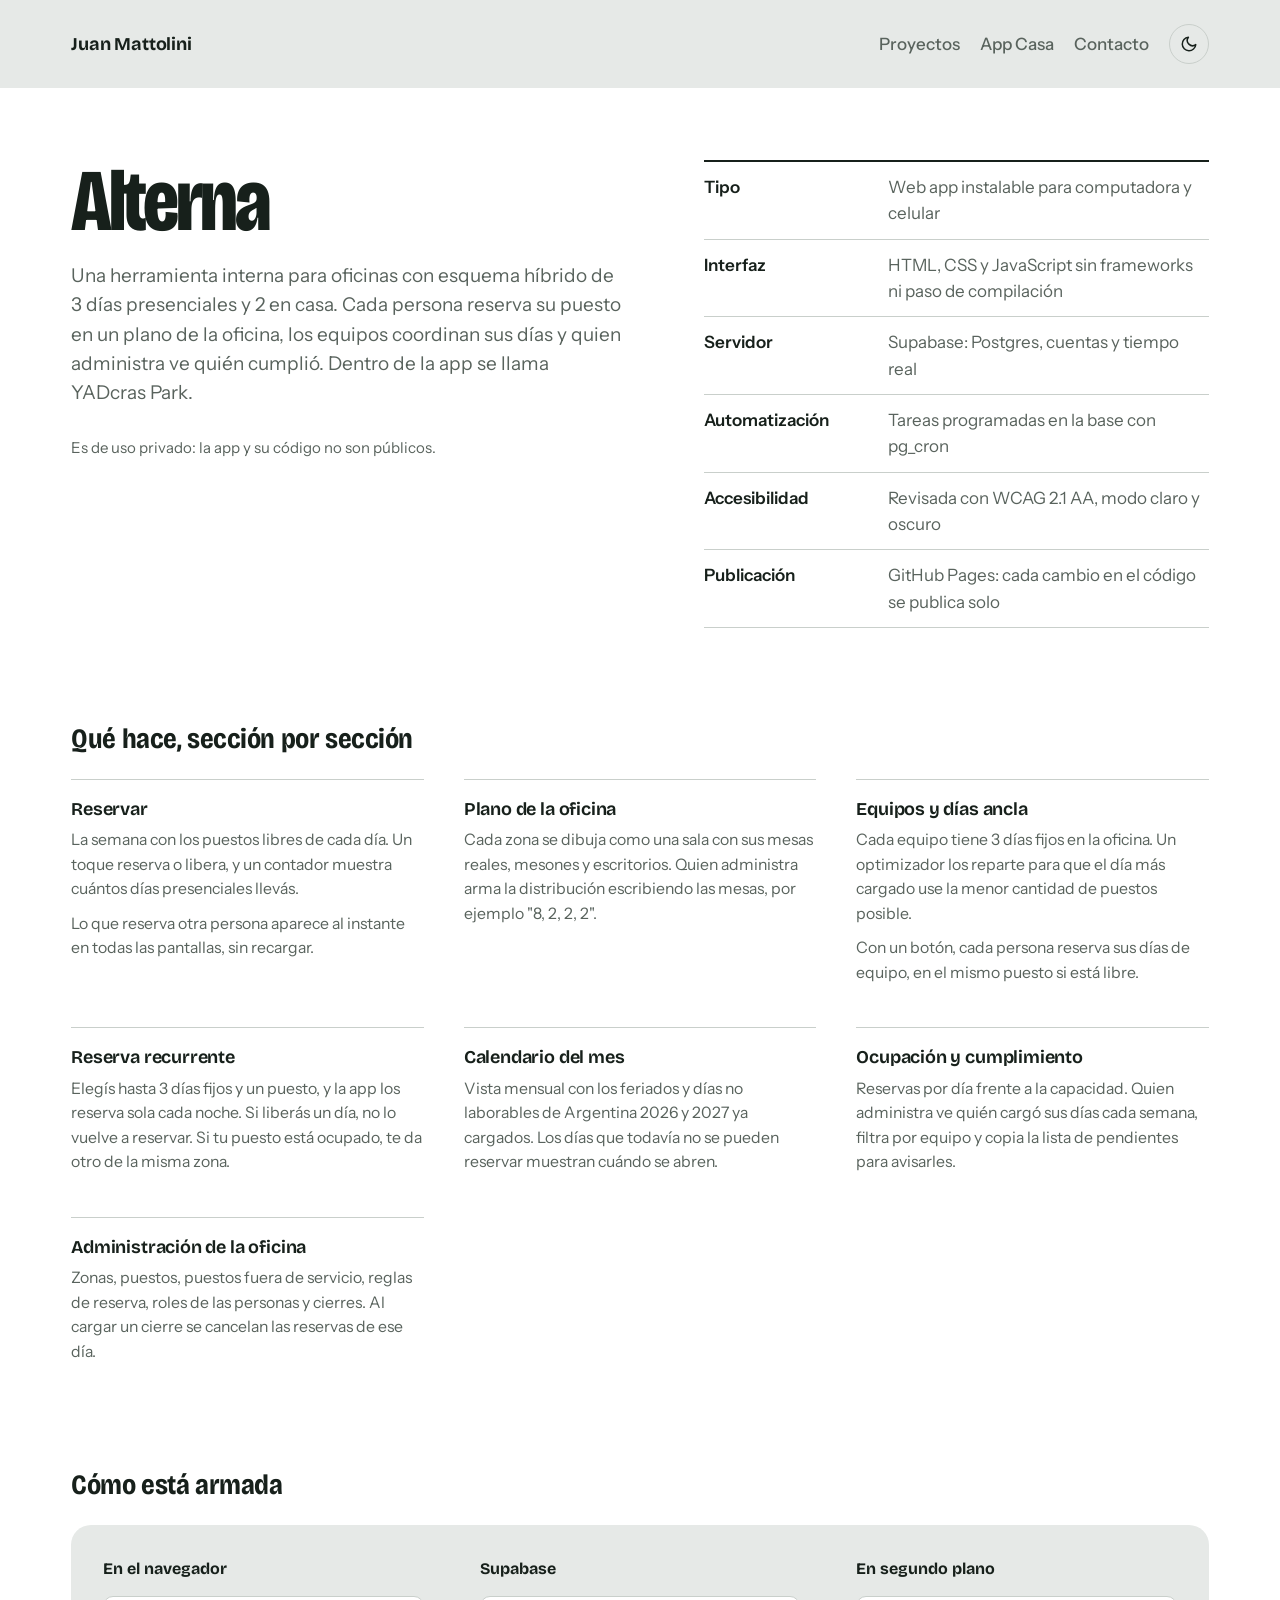
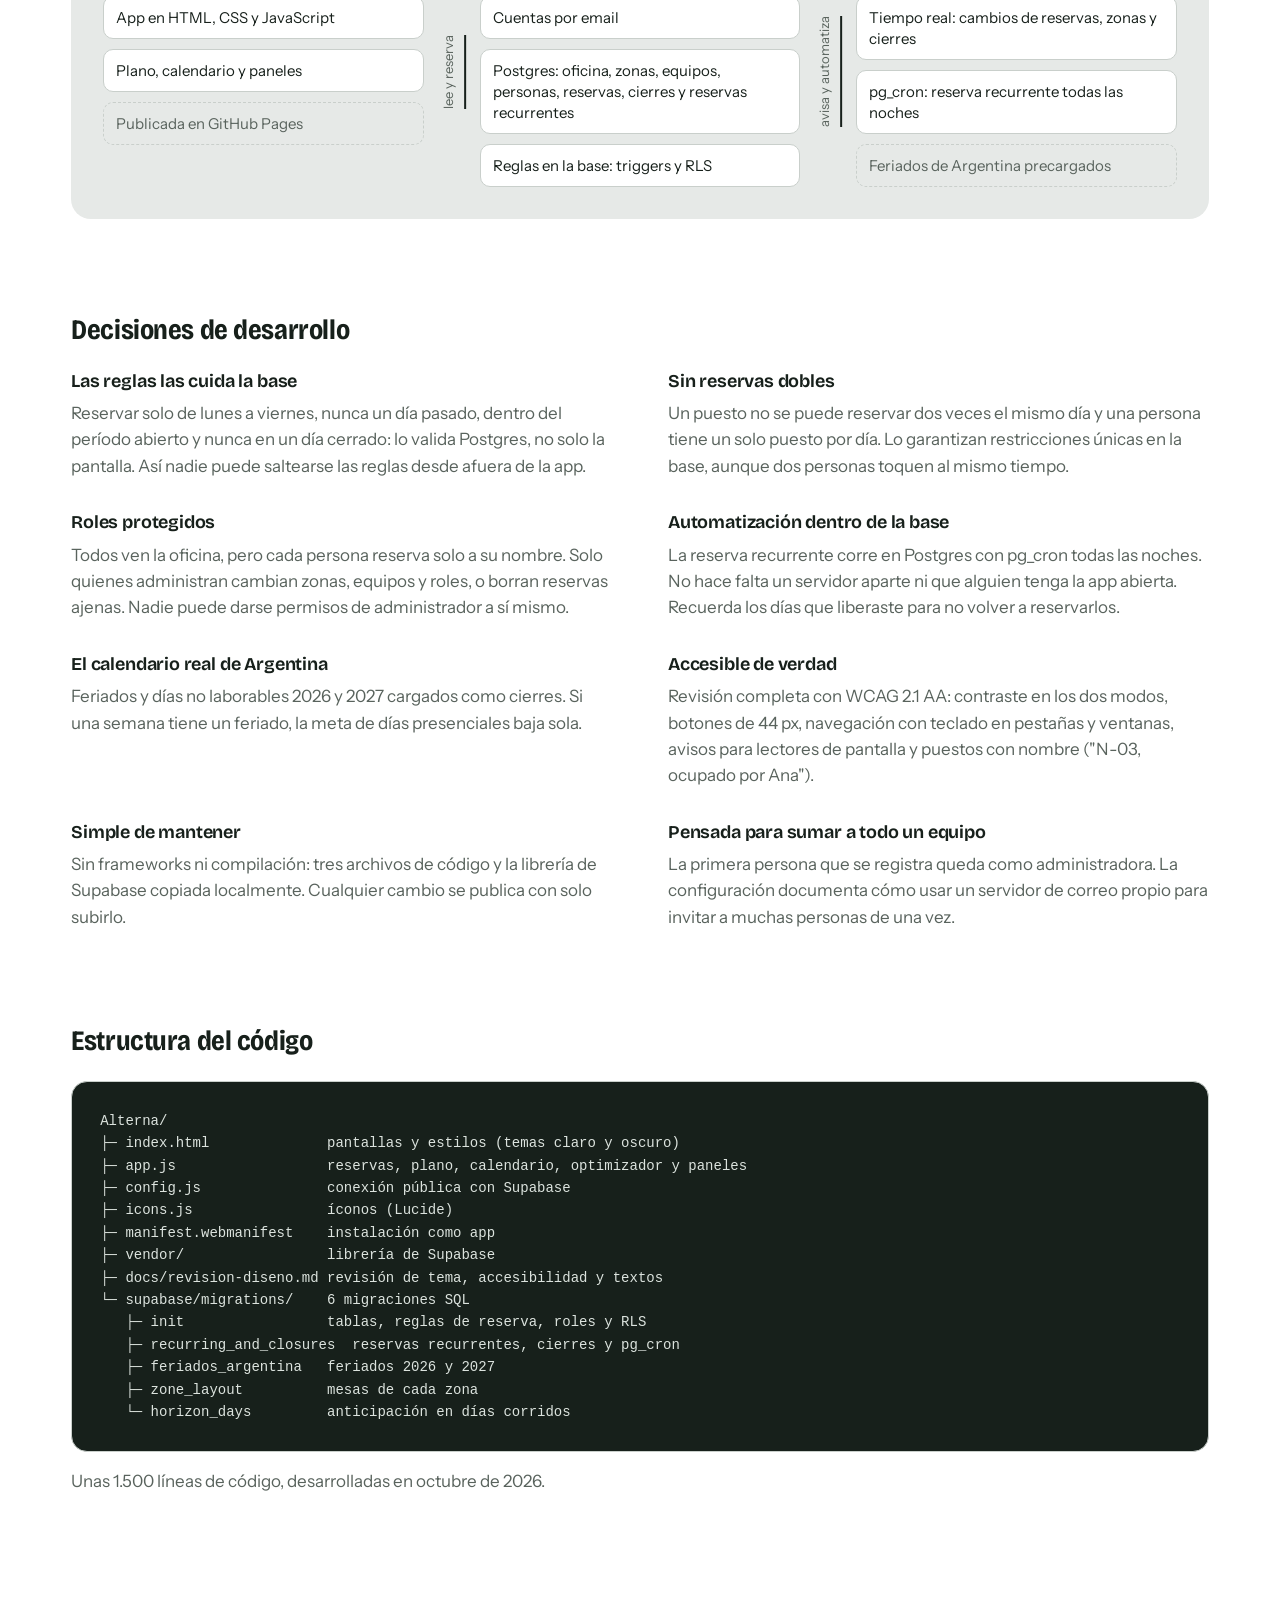
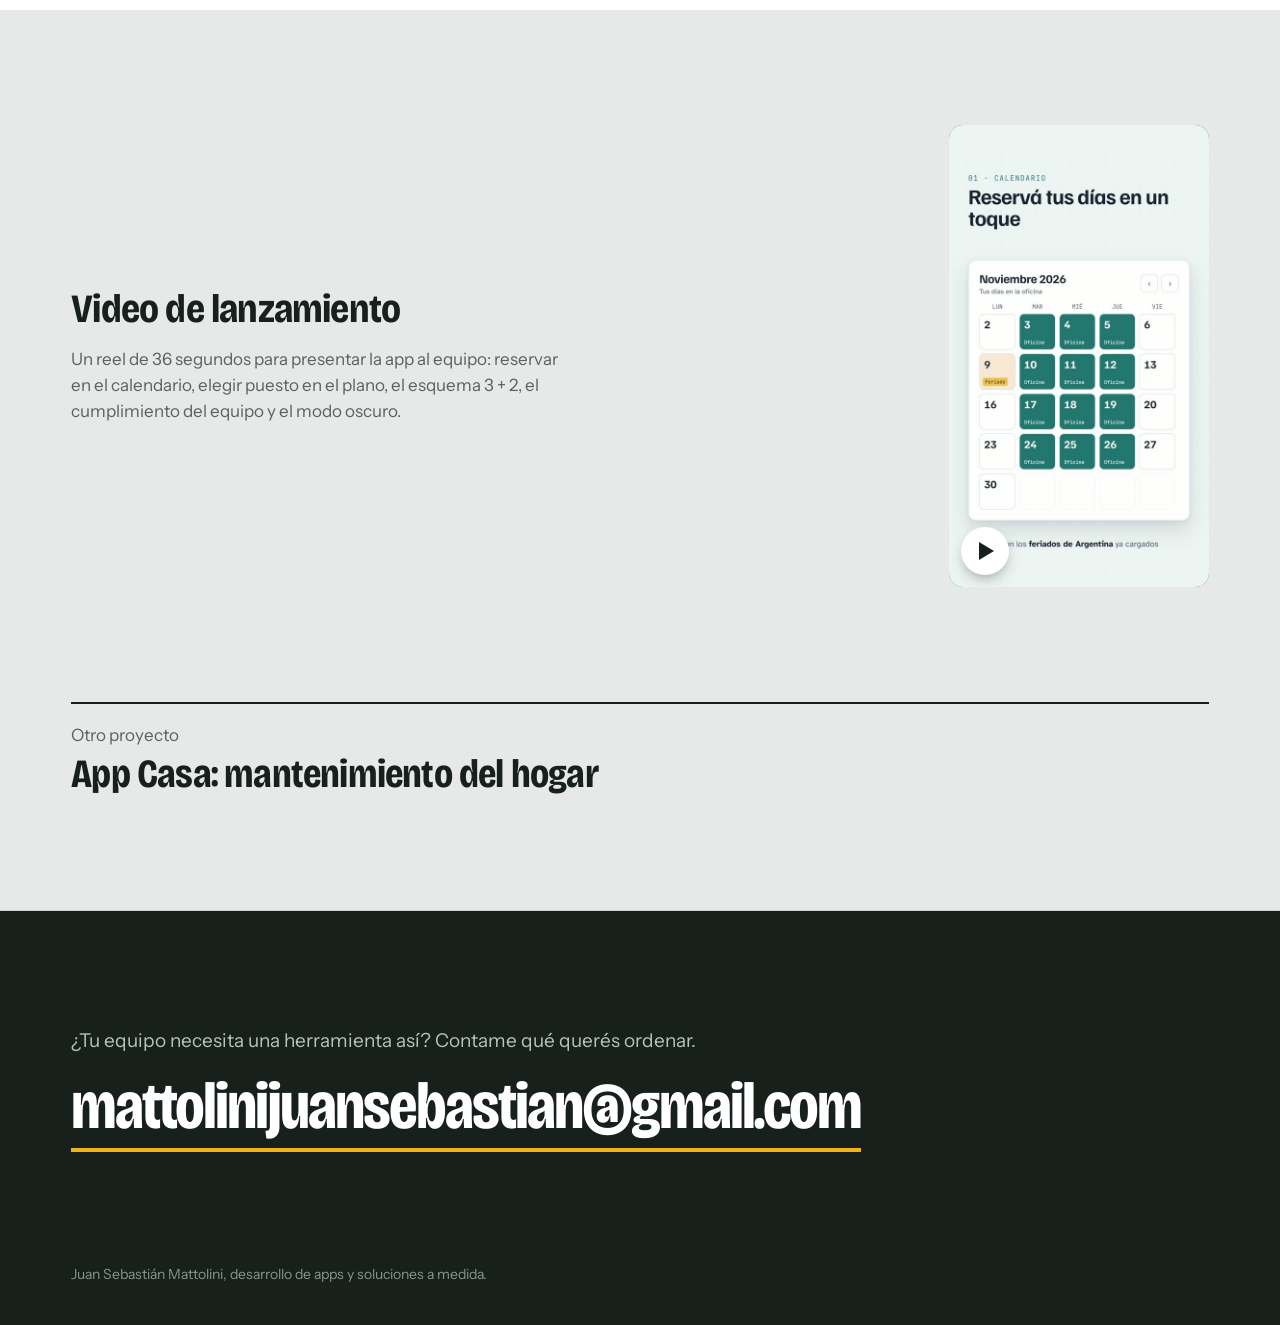
==== alterna.html @ 629f4579 "Alterna: quitar los enlaces a la app y al código (uso privado) Co-Authored-By: Claude Opus 5.5 <nore" ====
<!doctype html>
<html lang="es">
<head>
<meta charset="utf-8">
<meta name="viewport" content="width=device-width, initial-scale=1">
<title>Alterna, Juan Mattolini</title>
<meta name="description" content="Caso de desarrollo: Alterna, reserva de puestos de oficina para el esquema híbrido 3+2, con Supabase, tiempo real y reservas automáticas.">
<meta property="og:title" content="Alterna, caso de desarrollo">
<meta property="og:image" content="posters/alterna.jpg">
<link rel="preconnect" href="https://fonts.googleapis.com">
<link rel="preconnect" href="https://fonts.gstatic.com" crossorigin>
<link href="https://fonts.googleapis.com/css2?family=Bricolage+Grotesque:opsz,wdth,wght@12..96,75..100,400..800&family=Instrument+Sans:wght@400;500;600&display=swap" rel="stylesheet">
<meta name="theme-color" content="#E6E9E7" media="(prefers-color-scheme: light)">
<meta name="theme-color" content="#121A16" media="(prefers-color-scheme: dark)">
<script src="tema.js"></script>
<link rel="stylesheet" href="styles.css">
</head>
<body>

<header class="wrap top">
  <a class="home" href="./">Juan Mattolini</a>
  <div class="top-right"><nav class="top-nav"><a href="./#proyectos">Proyectos</a><a href="app-casa.html">App Casa</a><a href="#contacto">Contacto</a></nav><button class="theme-btn" type="button" aria-label="Cambiar a modo oscuro"><svg class="moon" viewBox="0 0 24 24" fill="none" stroke="currentColor" stroke-width="2" stroke-linecap="round" stroke-linejoin="round" aria-hidden="true"><path d="M21 12.8A9 9 0 1 1 11.2 3a7 7 0 0 0 9.8 9.8z"/></svg><svg class="sun" viewBox="0 0 24 24" fill="none" stroke="currentColor" stroke-width="2" stroke-linecap="round" aria-hidden="true"><circle cx="12" cy="12" r="4"/><path d="M12 2v2M12 20v2M4.9 4.9l1.4 1.4M17.7 17.7l1.4 1.4M2 12h2M20 12h2M4.9 19.1l1.4-1.4M17.7 6.3l1.4-1.4"/></svg></button></div>
</header>

<main>
  <section class="case case-first" aria-labelledby="alterna-titulo">
    <div class="wrap">
      <div class="case-intro">
        <div>
          <h1 class="case-title" id="alterna-titulo">Alterna</h1>
          <p class="lead">Una herramienta interna para oficinas con esquema híbrido de 3 días presenciales y 2 en casa. Cada persona reserva su puesto en un plano de la oficina, los equipos coordinan sus días y quien administra ve quién cumplió. Dentro de la app se llama YADcras Park.</p>
          <p class="private-note">Es de uso privado: la app y su código no son públicos.</p>
        </div>
        <dl class="facts">
          <div><dt>Tipo</dt><dd>Web app instalable para computadora y celular</dd></div>
          <div><dt>Interfaz</dt><dd>HTML, CSS y JavaScript sin frameworks ni paso de compilación</dd></div>
          <div><dt>Servidor</dt><dd>Supabase: Postgres, cuentas y tiempo real</dd></div>
          <div><dt>Automatización</dt><dd>Tareas programadas en la base con pg_cron</dd></div>
          <div><dt>Accesibilidad</dt><dd>Revisada con WCAG 2.1 AA, modo claro y oscuro</dd></div>
          <div><dt>Publicación</dt><dd>GitHub Pages: cada cambio en el código se publica solo</dd></div>
        </dl>
      </div>

      <h2 class="case-h">Qué hace, sección por sección</h2>
      <div class="features">
        <article>
          <h3>Reservar</h3>
          <p>La semana con los puestos libres de cada día. Un toque reserva o libera, y un contador muestra cuántos días presenciales llevás.</p>
          <p>Lo que reserva otra persona aparece al instante en todas las pantallas, sin recargar.</p>
        </article>
        <article>
          <h3>Plano de la oficina</h3>
          <p>Cada zona se dibuja como una sala con sus mesas reales, mesones y escritorios. Quien administra arma la distribución escribiendo las mesas, por ejemplo "8, 2, 2, 2".</p>
        </article>
        <article>
          <h3>Equipos y días ancla</h3>
          <p>Cada equipo tiene 3 días fijos en la oficina. Un optimizador los reparte para que el día más cargado use la menor cantidad de puestos posible.</p>
          <p>Con un botón, cada persona reserva sus días de equipo, en el mismo puesto si está libre.</p>
        </article>
        <article>
          <h3>Reserva recurrente</h3>
          <p>Elegís hasta 3 días fijos y un puesto, y la app los reserva sola cada noche. Si liberás un día, no lo vuelve a reservar. Si tu puesto está ocupado, te da otro de la misma zona.</p>
        </article>
        <article>
          <h3>Calendario del mes</h3>
          <p>Vista mensual con los feriados y días no laborables de Argentina 2026 y 2027 ya cargados. Los días que todavía no se pueden reservar muestran cuándo se abren.</p>
        </article>
        <article>
          <h3>Ocupación y cumplimiento</h3>
          <p>Reservas por día frente a la capacidad. Quien administra ve quién cargó sus días cada semana, filtra por equipo y copia la lista de pendientes para avisarles.</p>
        </article>
        <article>
          <h3>Administración de la oficina</h3>
          <p>Zonas, puestos, puestos fuera de servicio, reglas de reserva, roles de las personas y cierres. Al cargar un cierre se cancelan las reservas de ese día.</p>
        </article>
      </div>

      <h2 class="case-h">Cómo está armada</h2>
      <div class="arch" role="img" aria-label="Diagrama: la app en el navegador habla con Supabase, que guarda los datos, valida las reglas, avisa los cambios en tiempo real y corre la reserva automática cada noche. GitHub Pages publica la app.">
        <div class="arch-col">
          <p class="arch-title">En el navegador</p>
          <div class="node">App en HTML, CSS y JavaScript</div>
          <div class="node">Plano, calendario y paneles</div>
          <div class="node node-soft">Publicada en GitHub Pages</div>
        </div>
        <div class="arch-link"><span>lee y reserva</span></div>
        <div class="arch-col">
          <p class="arch-title">Supabase</p>
          <div class="node">Cuentas por email</div>
          <div class="node">Postgres: oficina, zonas, equipos, personas, reservas, cierres y reservas recurrentes</div>
          <div class="node">Reglas en la base: triggers y RLS</div>
        </div>
        <div class="arch-link"><span>avisa y automatiza</span></div>
        <div class="arch-col">
          <p class="arch-title">En segundo plano</p>
          <div class="node">Tiempo real: cambios de reservas, zonas y cierres</div>
          <div class="node">pg_cron: reserva recurrente todas las noches</div>
          <div class="node node-soft">Feriados de Argentina precargados</div>
        </div>
      </div>

      <h2 class="case-h">Decisiones de desarrollo</h2>
      <div class="decisions">
        <div>
          <h3>Las reglas las cuida la base</h3>
          <p>Reservar solo de lunes a viernes, nunca un día pasado, dentro del período abierto y nunca en un día cerrado: lo valida Postgres, no solo la pantalla. Así nadie puede saltearse las reglas desde afuera de la app.</p>
        </div>
        <div>
          <h3>Sin reservas dobles</h3>
          <p>Un puesto no se puede reservar dos veces el mismo día y una persona tiene un solo puesto por día. Lo garantizan restricciones únicas en la base, aunque dos personas toquen al mismo tiempo.</p>
        </div>
        <div>
          <h3>Roles protegidos</h3>
          <p>Todos ven la oficina, pero cada persona reserva solo a su nombre. Solo quienes administran cambian zonas, equipos y roles, o borran reservas ajenas. Nadie puede darse permisos de administrador a sí mismo.</p>
        </div>
        <div>
          <h3>Automatización dentro de la base</h3>
          <p>La reserva recurrente corre en Postgres con pg_cron todas las noches. No hace falta un servidor aparte ni que alguien tenga la app abierta. Recuerda los días que liberaste para no volver a reservarlos.</p>
        </div>
        <div>
          <h3>El calendario real de Argentina</h3>
          <p>Feriados y días no laborables 2026 y 2027 cargados como cierres. Si una semana tiene un feriado, la meta de días presenciales baja sola.</p>
        </div>
        <div>
          <h3>Accesible de verdad</h3>
          <p>Revisión completa con WCAG 2.1 AA: contraste en los dos modos, botones de 44 px, navegación con teclado en pestañas y ventanas, avisos para lectores de pantalla y puestos con nombre ("N-03, ocupado por Ana").</p>
        </div>
        <div>
          <h3>Simple de mantener</h3>
          <p>Sin frameworks ni compilación: tres archivos de código y la librería de Supabase copiada localmente. Cualquier cambio se publica con solo subirlo.</p>
        </div>
        <div>
          <h3>Pensada para sumar a todo un equipo</h3>
          <p>La primera persona que se registra queda como administradora. La configuración documenta cómo usar un servidor de correo propio para invitar a muchas personas de una vez.</p>
        </div>
      </div>

      <h2 class="case-h">Estructura del código</h2>
      <div class="tree-wrap">
<pre class="tree"><code>Alterna/
├─ index.html              pantallas y estilos (temas claro y oscuro)
├─ app.js                  reservas, plano, calendario, optimizador y paneles
├─ config.js               conexión pública con Supabase
├─ icons.js                íconos (Lucide)
├─ manifest.webmanifest    instalación como app
├─ vendor/                 librería de Supabase
├─ docs/revision-diseno.md revisión de tema, accesibilidad y textos
└─ supabase/migrations/    6 migraciones SQL
   ├─ init                 tablas, reglas de reserva, roles y RLS
   ├─ recurring_and_closures  reservas recurrentes, cierres y pg_cron
   ├─ feriados_argentina   feriados 2026 y 2027
   ├─ zone_layout          mesas de cada zona
   └─ horizon_days         anticipación en días corridos</code></pre>
      </div>
      <p class="case-foot">Unas 1.500 líneas de código, desarrolladas en octubre de 2026.</p>
    </div>
  </section>

  <section class="wrap work solo" aria-labelledby="video-alterna">
    <div class="solo-text">
      <h2 id="video-alterna">Video de lanzamiento</h2>
      <p>Un reel de 36 segundos para presentar la app al equipo: reservar en el calendario, elegir puesto en el plano, el esquema 3 + 2, el cumplimiento del equipo y el modo oscuro.</p>
    </div>
    <div class="reel">
      <div class="frame" data-src="videos/alterna.mp4"><button class="play" type="button" aria-label="Ver el video de Alterna"><img src="posters/alterna.jpg" alt="" loading="lazy"><span></span></button></div>
    </div>
  </section>

  <section class="wrap next" aria-label="Otro proyecto">
    <a href="app-casa.html"><span>Otro proyecto</span><b>App Casa: mantenimiento del hogar</b></a>
  </section>
</main>

<section class="contact" id="contacto" aria-labelledby="contacto-titulo">
  <div class="wrap">
    <p id="contacto-titulo">¿Tu equipo necesita una herramienta así? Contame qué querés ordenar.</p>
    <a class="mail" href="mailto:mattolinijuansebastian@gmail.com?subject=Quiero%20una%20herramienta%20para%20mi%20equipo">mattolinijuansebastian@gmail.com</a>
    <footer>Juan Sebastián Mattolini, desarrollo de apps y soluciones a medida.</footer>
  </div>
</section>

<script>
  // Al tocar el video se cambia la portada por el video con sonido.
  document.querySelectorAll('.frame').forEach(function (frame) {
    frame.querySelector('.play').addEventListener('click', function () {
      var video = document.createElement('video');
      video.src = frame.dataset.src;
      video.poster = frame.querySelector('img').src;
      video.controls = true;
      video.playsInline = true;
      frame.replaceChildren(video);
      video.play();
      video.focus();
    });
  });
</script>
</body>
</html>
---- styles.css ----
:root {
    --bg: #E6E9E7;
    --surface: #FFFFFF;
    --ink: #17201B;
    --muted: #59635D;
    --line: #C9CFCB;
    --mark: #F2B21B;
    --btn-bg: #17201B;
    --btn-fg: #FFFFFF;
    --btn-hover: #2C3832;
    --frame: #17201B;
    --hover: #DCE1DE;
    --deep: #17201B;
    --deep-text: #FFFFFF;
    --deep-muted: #B9C3BD;
    --deep-soft: #8A958F;
    --code: #DCE3DE;
    --shadow: rgba(23, 32, 27, 0.55);
    color-scheme: light;
    --display: "Bricolage Grotesque", system-ui, sans-serif;
    --body: "Instrument Sans", system-ui, sans-serif;
    --gutter: clamp(16px, 4vw, 56px);
  }
  @media (prefers-color-scheme: dark) {
    :root:not([data-theme="light"]) {
    --bg: #121A16;
      --surface: #19231E;
      --ink: #E7EEE9;
      --muted: #9DABA3;
      --line: #2F3D36;
      --mark: #F2B21B;
      --btn-bg: #E7EEE9;
      --btn-fg: #121A16;
      --btn-hover: #FFFFFF;
      --frame: #050807;
      --hover: #22302A;
      --deep: #0B110E;
      --deep-text: #E7EEE9;
      --deep-muted: #A9B6AE;
      --deep-soft: #7C8A82;
      --code: #DCE3DE;
      --shadow: rgba(0, 0, 0, 0.7);
      color-scheme: dark;
    }
  }
  :root[data-theme="dark"] {
    --bg: #121A16;
    --surface: #19231E;
    --ink: #E7EEE9;
    --muted: #9DABA3;
    --line: #2F3D36;
    --mark: #F2B21B;
    --btn-bg: #E7EEE9;
    --btn-fg: #121A16;
    --btn-hover: #FFFFFF;
    --frame: #050807;
    --hover: #22302A;
    --deep: #0B110E;
    --deep-text: #E7EEE9;
    --deep-muted: #A9B6AE;
    --deep-soft: #7C8A82;
    --code: #DCE3DE;
    --shadow: rgba(0, 0, 0, 0.7);
    color-scheme: dark;
  }
  * { box-sizing: border-box; }
  html { -webkit-text-size-adjust: 100%; }
  body {
    margin: 0;
    background: var(--bg);
    color: var(--ink);
    font: 400 1.0625rem/1.55 var(--body);
  }
  a { color: inherit; }
  :focus-visible { outline: 3px solid var(--mark); outline-offset: 3px; border-radius: 4px; }
  .wrap { max-width: 1240px; margin: 0 auto; padding: 0 var(--gutter); }

  /* Cabecera */
  .top {
    display: flex; justify-content: space-between; align-items: baseline;
    padding-top: 24px; padding-bottom: 24px; gap: 16px;
  }
  .top strong { font: 700 1.125rem/1 var(--display); letter-spacing: -0.01em; }
  .top a { color: var(--muted); text-decoration: none; font-weight: 500; }
  .top-nav { display: flex; gap: 20px; }
  .top strong, .top-nav a { white-space: nowrap; }
  @media (max-width: 520px) { .top-nav a:not(:last-child) { display: none; } }
  .top a:hover { color: var(--ink); }

  /* Portada */
  .hero {
    display: grid; grid-template-columns: 1fr auto; align-items: center;
    gap: clamp(32px, 6vw, 96px);
    padding-top: clamp(24px, 6vw, 72px); padding-bottom: clamp(56px, 9vw, 120px);
  }
  .hero h1 {
    font-family: var(--display);
    font-weight: 750; font-stretch: 78%;
    font-size: clamp(2.75rem, 7.4vw, 6.25rem);
    line-height: 0.94; letter-spacing: -0.035em;
    margin: 0 0 28px; max-width: 11ch;
    text-wrap: balance;
  }
  .hero p { margin: 0 0 32px; max-width: 34ch; color: var(--muted); font-size: 1.1875rem; }
  .btn {
    display: inline-block; text-decoration: none;
    background: var(--btn-bg); color: var(--btn-fg);
    font-weight: 600; padding: 14px 22px; border-radius: 999px;
  }
  .btn:hover { background: var(--btn-hover); }
  .phone {
    width: clamp(220px, 26vw, 320px); aspect-ratio: 9 / 16;
    border-radius: 30px; overflow: hidden; background: #1E7F55;
    border: 8px solid var(--frame);
    transform: rotate(3deg);
    box-shadow: 0 30px 60px -30px var(--shadow);
  }
  .phone video { width: 100%; height: 100%; object-fit: cover; display: block; }

  /* Trabajos */
  .work { padding-bottom: clamp(64px, 9vw, 120px); }
  .work-head { display: flex; justify-content: space-between; align-items: baseline; gap: 16px; flex-wrap: wrap; margin-bottom: 28px; }
  h2 {
    font: 700 clamp(1.75rem, 3.4vw, 2.5rem)/1.05 var(--display);
    font-stretch: 85%; letter-spacing: -0.02em; margin: 0;
  }
  .work-head p { margin: 0; color: var(--muted); max-width: 46ch; }
  .shelf {
    display: grid; grid-template-columns: repeat(5, minmax(0, 1fr)); gap: 20px;
    list-style: none; margin: 0; padding: 0;
  }
  .reel { display: flex; flex-direction: column; }
  .frame {
    position: relative; aspect-ratio: 9 / 16; border-radius: 14px; overflow: hidden;
    background: #1E7F55;
  }
  .frame video { width: 100%; height: 100%; object-fit: cover; display: block; }
  .play {
    position: absolute; inset: 0; width: 100%; border: 0; padding: 0; cursor: pointer;
    background: transparent;
  }
  .play img { width: 100%; height: 100%; object-fit: cover; display: block; }
  .play span {
    position: absolute; left: 12px; bottom: 12px;
    width: 48px; height: 48px; border-radius: 50%;
    background: var(--surface); display: grid; place-items: center;
    box-shadow: 0 6px 16px -6px rgba(0,0,0,0.5);
  }
  .play span::before {
    content: ""; margin-left: 4px;
    border-style: solid; border-width: 9px 0 9px 15px;
    border-color: transparent transparent transparent var(--ink);
  }
  .play:hover span { transform: scale(1.06); }
  .reel h3 { font: 650 1.125rem/1.2 var(--display); margin: 14px 0 4px; letter-spacing: -0.01em; }
  .reel p { margin: 0; color: var(--muted); font-size: 0.9375rem; line-height: 1.45; }
  .reel .len { font-variant-numeric: tabular-nums; color: var(--ink); font-weight: 500; }

  /* App Casa por dentro */
  .case { background: var(--surface); padding: clamp(64px, 9vw, 120px) 0; }
  .case-intro { display: grid; grid-template-columns: 1.1fr 1fr; gap: clamp(32px, 6vw, 96px); align-items: start; }
  .case .lead { font-size: 1.1875rem; color: var(--muted); max-width: 46ch; margin: 18px 0 28px; }
  .links { display: flex; flex-wrap: wrap; align-items: center; gap: 12px 24px; margin: 0; }
  .link { font-weight: 600; text-underline-offset: 4px; text-decoration-thickness: 2px; text-decoration-color: var(--mark); }
  .facts { margin: 0; border-top: 2px solid var(--ink); }
  .facts div { display: grid; grid-template-columns: 10.5rem 1fr; gap: 16px; padding: 12px 0; border-bottom: 1px solid var(--line); }
  .facts dt { font-weight: 600; }
  .facts dd { margin: 0; color: var(--muted); }
  .case-h {
    font: 700 clamp(1.375rem, 2.4vw, 1.75rem)/1.1 var(--display); font-stretch: 85%;
    letter-spacing: -0.015em; margin: clamp(56px, 8vw, 96px) 0 24px;
  }
  .case h4 { font: 650 1.125rem/1.25 var(--display); letter-spacing: -0.01em; margin: 0 0 8px; }
  .case p { line-height: 1.55; }
  .features { display: grid; grid-template-columns: repeat(auto-fill, minmax(260px, 1fr)); gap: 32px 40px; }
  .features article { border-top: 1px solid var(--line); padding-top: 18px; }
  .features p { margin: 0 0 10px; color: var(--muted); font-size: 0.9875rem; }
  .arch {
    display: grid; grid-template-columns: 1fr auto 1fr auto 1fr; align-items: stretch; gap: 0;
    background: var(--bg); border-radius: 20px; padding: clamp(16px, 3vw, 32px);
  }
  .arch-col { display: flex; flex-direction: column; gap: 10px; }
  .arch-title { font: 700 1rem/1.2 var(--display); margin: 0 0 4px; }
  .node {
    background: var(--surface); border: 1px solid var(--line); border-radius: 10px;
    padding: 10px 12px; font-size: 0.9375rem; line-height: 1.4;
  }
  .node-soft { background: transparent; border-style: dashed; color: var(--muted); }
  .node code, .tree { font-family: ui-monospace, "Cascadia Code", Consolas, monospace; }
  .node code { font-size: 0.875em; background: var(--bg); padding: 1px 5px; border-radius: 4px; }
  .arch-link { display: grid; place-items: center; padding: 0 14px; }
  .arch-link span {
    font-size: 0.8125rem; color: var(--muted); white-space: nowrap;
    writing-mode: vertical-rl; transform: rotate(180deg);
    border-left: 2px solid var(--ink); padding-left: 6px;
  }
  .decisions { display: grid; grid-template-columns: repeat(2, minmax(0, 1fr)); gap: 32px 56px; }
  .decisions p { margin: 0; color: var(--muted); max-width: 60ch; }
  .tree-wrap { background: var(--deep); color: var(--code); border: 1px solid var(--line); border-radius: 16px; overflow-x: auto; }
  .tree { margin: 0; padding: clamp(18px, 3vw, 28px); font-size: 0.875rem; line-height: 1.6; }
  .case-foot { color: var(--muted); margin: 16px 0 0; }
  .case + .work { padding-top: clamp(64px, 9vw, 120px); }

  /* Qué hago */
  .offer {
    border-top: 1px solid var(--line);
    display: grid; grid-template-columns: 1fr 1.4fr; gap: clamp(24px, 6vw, 96px);
    padding-top: clamp(48px, 7vw, 88px); padding-bottom: clamp(64px, 9vw, 120px);
  }
  .offer ul { list-style: none; margin: 0; padding: 0; }
  .offer li { padding: 18px 0; border-bottom: 1px solid var(--line); }
  .offer li:first-child { padding-top: 0; }
  .offer li b { display: block; font: 650 1.25rem/1.25 var(--display); letter-spacing: -0.01em; margin-bottom: 4px; }
  .offer li span { color: var(--muted); }

  .hero-links { display: flex; flex-wrap: wrap; align-items: center; gap: 12px 24px; margin: 0; }
  .offer-note { color: var(--muted); max-width: 32ch; margin: 16px 0 0; }
  .steps { padding-bottom: clamp(64px, 9vw, 120px); }
  .steps ol {
    list-style: none; counter-reset: paso; margin: 28px 0 0; padding: 0;
    display: grid; grid-template-columns: repeat(5, minmax(0, 1fr)); gap: 24px;
  }
  .steps li { counter-increment: paso; border-top: 2px solid var(--ink); padding-top: 14px; }
  .steps li::before {
    content: counter(paso); display: block;
    font: 700 2rem/1 var(--display); font-stretch: 80%; margin-bottom: 10px;
  }
  .steps b { display: block; font: 650 1.125rem/1.25 var(--display); margin-bottom: 6px; }
  .steps span { color: var(--muted); font-size: 0.9875rem; }

  /* Contacto */
  .contact { background: var(--deep); color: var(--deep-text); border-top: 1px solid var(--line); }
  .contact .wrap { padding-top: clamp(64px, 9vw, 120px); padding-bottom: 40px; }
  .contact p { margin: 0 0 16px; color: var(--deep-muted); font-size: 1.1875rem; }
  .contact a.mail {
    display: inline-block; text-decoration: none;
    font: 700 clamp(1.5rem, 5.2vw, 4.25rem)/1.05 var(--display);
    font-stretch: 80%; letter-spacing: -0.03em;
    border-bottom: 4px solid var(--mark); padding-bottom: 6px;
    overflow-wrap: anywhere;
  }
  .contact a.mail:hover { color: var(--mark); }
  .contact footer { margin-top: clamp(64px, 9vw, 112px); color: var(--deep-soft); font-size: 0.875rem; }

  @media (max-width: 1000px) {
    .shelf {
      grid-template-columns: none; grid-auto-flow: column; grid-auto-columns: 46%;
      overflow-x: auto; scroll-snap-type: x mandatory; padding-bottom: 8px;
      margin-right: calc(var(--gutter) * -1); padding-right: var(--gutter);
    }
    .reel { scroll-snap-align: start; }
    .case-intro { grid-template-columns: 1fr; }
    .steps ol { grid-template-columns: repeat(2, minmax(0, 1fr)); }
    .arch { grid-template-columns: 1fr; gap: 0; }
    .arch-link { padding: 12px 0; }
    .arch-link span { writing-mode: horizontal-tb; transform: none; border-left: 0; border-top: 2px solid var(--ink); padding: 6px 0 0; }
  }
  @media (max-width: 720px) {
    .hero { grid-template-columns: 1fr; }
    .phone { justify-self: center; transform: rotate(2deg); width: min(68vw, 280px); }
    .shelf { grid-auto-columns: 64%; }
    .offer { grid-template-columns: 1fr; }
    .decisions { grid-template-columns: 1fr; }
    .steps ol { grid-template-columns: 1fr; }
    .facts div { grid-template-columns: 1fr; gap: 2px; }
  }
  @media (prefers-reduced-motion: reduce) {
    .phone { transform: none; }
    .play:hover span { transform: none; }
  }

/* Portada y proyectos */
.top .home { color: var(--ink); font: 700 1.125rem/1 var(--display); letter-spacing: -0.01em; }
.phones { position: relative; width: clamp(260px, 32vw, 400px); aspect-ratio: 1 / 1.25; }
.phones .phone { position: absolute; width: 68%; }
.phone-back { right: 0; top: 0; transform: rotate(6deg); }
.phone-front { left: 0; bottom: 0; transform: rotate(-4deg); }
.projects { background: var(--surface); padding: clamp(64px, 9vw, 120px) 0; margin-bottom: clamp(48px, 7vw, 88px); }
.project-list { display: grid; grid-template-columns: repeat(2, minmax(0, 1fr)); gap: clamp(20px, 3vw, 40px); }
.project {
  display: grid; grid-template-columns: 38% 1fr; gap: 24px; align-items: start;
  text-decoration: none; color: inherit;
  background: var(--bg); border-radius: 20px; padding: 18px;
}
.project img { width: 100%; aspect-ratio: 9 / 16; object-fit: cover; border-radius: 12px; display: block; }
.project-body { padding: 6px 4px 4px 0; }
.project-kind { margin: 0 0 6px; color: var(--muted); font-size: 0.9375rem; }
.project h3 { font: 750 clamp(1.75rem, 3vw, 2.5rem)/1 var(--display); font-stretch: 80%; letter-spacing: -0.03em; margin: 0 0 12px; }
.project-body > p:not(.project-kind) { margin: 0 0 16px; color: var(--muted); }
.tags { list-style: none; display: flex; flex-wrap: wrap; gap: 6px; margin: 0 0 20px; padding: 0; }
.tags li { background: var(--surface); border: 1px solid var(--line); border-radius: 999px; padding: 3px 10px; font-size: 0.8125rem; }
.more { font-weight: 600; text-decoration: underline; text-underline-offset: 4px; text-decoration-thickness: 2px; text-decoration-color: var(--mark); }
.project:hover { background: var(--hover); }
.project:hover .more { color: var(--ink); text-decoration-color: var(--ink); }
.projects + .offer { border-top: 0; padding-top: 0; }

/* Páginas de proyecto */
.case-first { padding-top: clamp(40px, 6vw, 72px); }
.case-title {
  font: 750 clamp(2.75rem, 7vw, 5.5rem)/0.94 var(--display); font-stretch: 78%;
  letter-spacing: -0.035em; margin: 0;
}
.features h3, .decisions h3 { font: 650 1.125rem/1.25 var(--display); letter-spacing: -0.01em; margin: 0 0 8px; }
.case h2.case-h { font-size: clamp(1.375rem, 2.4vw, 1.75rem); }
.solo { display: grid; grid-template-columns: 1fr minmax(0, 260px); gap: clamp(24px, 6vw, 96px); align-items: center; }
.solo-text p { color: var(--muted); max-width: 46ch; margin: 16px 0 0; }
.next { padding-bottom: clamp(64px, 9vw, 120px); }
.next a {
  display: flex; flex-direction: column; gap: 4px; text-decoration: none;
  border-top: 2px solid var(--ink); padding-top: 18px;
}
.next span { color: var(--muted); }
.next b { font: 700 clamp(1.5rem, 3.4vw, 2.5rem)/1.05 var(--display); font-stretch: 82%; letter-spacing: -0.02em; }
.next a:hover b { text-decoration: underline; text-decoration-color: var(--mark); text-underline-offset: 6px; }

@media (max-width: 1000px) {
  .project-list { grid-template-columns: 1fr; }
}
@media (max-width: 720px) {
  .phones { justify-self: center; width: min(86vw, 340px); }
  .project { grid-template-columns: 1fr; }
  .project img { aspect-ratio: 4 / 3; object-position: top; }
  .solo { grid-template-columns: 1fr; }
  .solo .reel { max-width: 260px; }
}
@media (prefers-reduced-motion: reduce) {
  .phone-back, .phone-front { transform: none; }
}

/* Botón de tema */
.top-right { display: flex; align-items: center; gap: 20px; }
.theme-btn {
  width: 40px; height: 40px; border-radius: 50%; border: 1px solid var(--line);
  background: transparent; color: var(--ink); cursor: pointer; display: grid; place-items: center; padding: 0;
}
.theme-btn:hover { background: var(--hover); }
.theme-btn svg { width: 18px; height: 18px; }
.theme-btn .sun { display: none; }
:root[data-theme="dark"] .theme-btn .sun { display: block; }
:root[data-theme="dark"] .theme-btn .moon { display: none; }
@media (prefers-color-scheme: dark) {
  :root:not([data-theme="light"]) .theme-btn .sun { display: block; }
  :root:not([data-theme="light"]) .theme-btn .moon { display: none; }
}
.top { align-items: center; }
.private-note { color: var(--muted); margin: 0; font-size: 0.9375rem; }
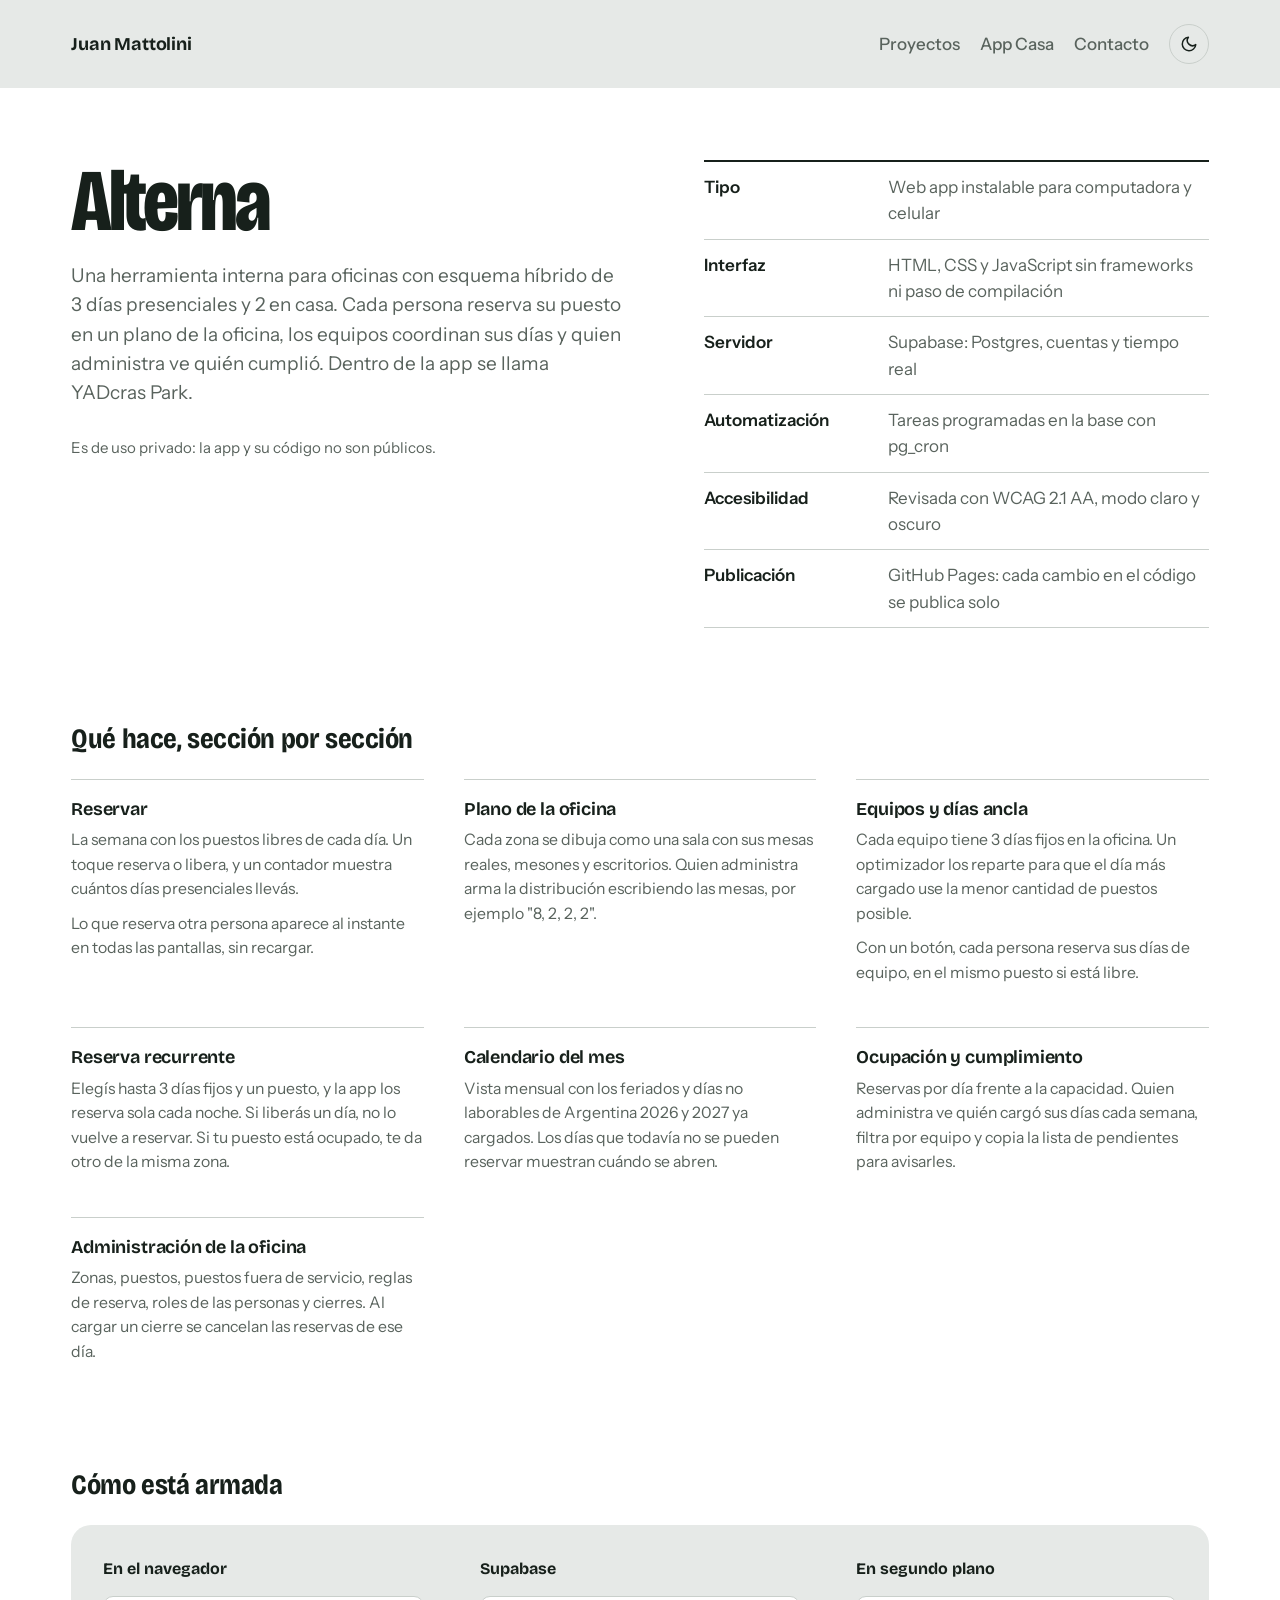
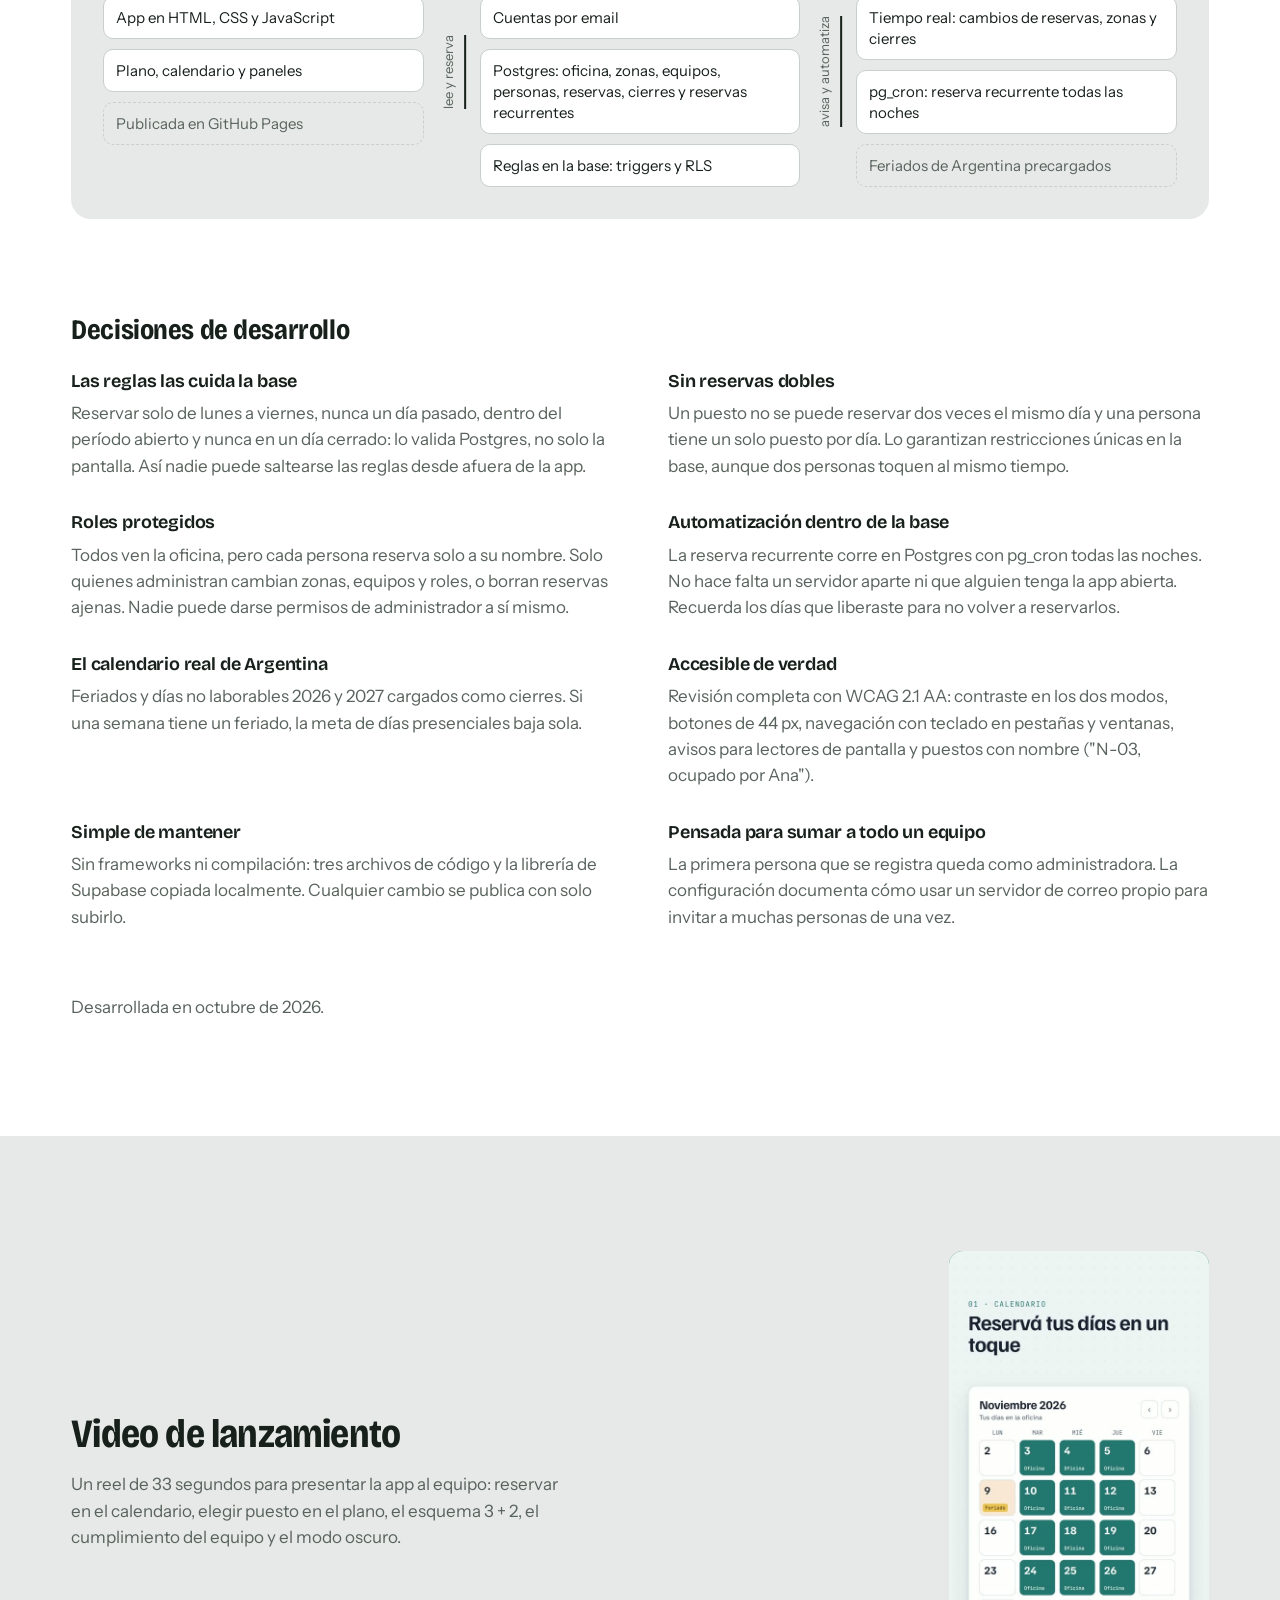
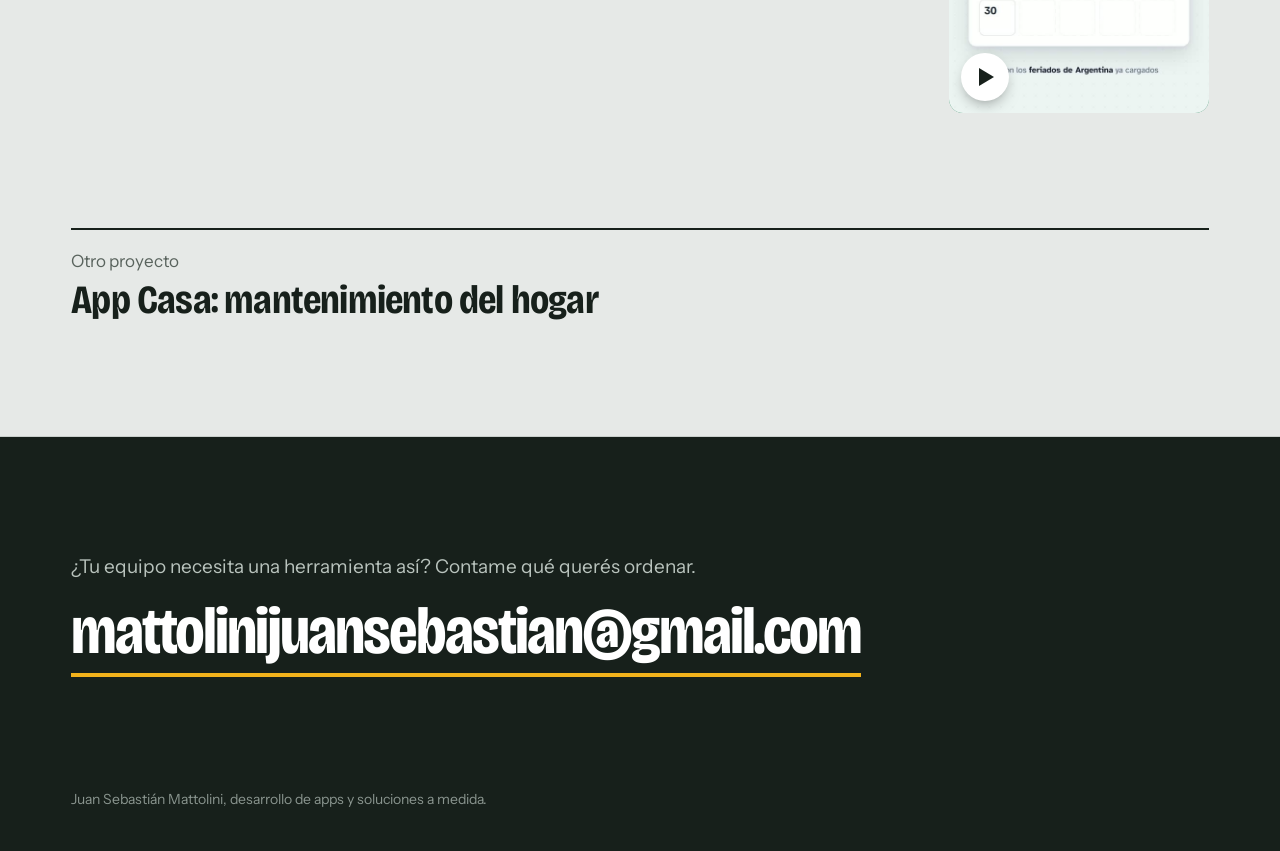
==== commit 6311c7a3: "Alterna: recortar el video antes de la dirección y quitar la estructura del código Co-Authored-By: C" ====
--- a/alterna.html
+++ b/alterna.html
@@ -135,31 +135,14 @@
         </div>
       </div>
 
-      <h2 class="case-h">Estructura del código</h2>
-      <div class="tree-wrap">
-<pre class="tree"><code>Alterna/
-├─ index.html              pantallas y estilos (temas claro y oscuro)
-├─ app.js                  reservas, plano, calendario, optimizador y paneles
-├─ config.js               conexión pública con Supabase
-├─ icons.js                íconos (Lucide)
-├─ manifest.webmanifest    instalación como app
-├─ vendor/                 librería de Supabase
-├─ docs/revision-diseno.md revisión de tema, accesibilidad y textos
-└─ supabase/migrations/    6 migraciones SQL
-   ├─ init                 tablas, reglas de reserva, roles y RLS
-   ├─ recurring_and_closures  reservas recurrentes, cierres y pg_cron
-   ├─ feriados_argentina   feriados 2026 y 2027
-   ├─ zone_layout          mesas de cada zona
-   └─ horizon_days         anticipación en días corridos</code></pre>
-      </div>
-      <p class="case-foot">Unas 1.500 líneas de código, desarrolladas en octubre de 2026.</p>
+      <p class="case-foot case-foot-gap">Desarrollada en octubre de 2026.</p>
     </div>
   </section>
 
   <section class="wrap work solo" aria-labelledby="video-alterna">
     <div class="solo-text">
       <h2 id="video-alterna">Video de lanzamiento</h2>
-      <p>Un reel de 36 segundos para presentar la app al equipo: reservar en el calendario, elegir puesto en el plano, el esquema 3 + 2, el cumplimiento del equipo y el modo oscuro.</p>
+      <p>Un reel de 33 segundos para presentar la app al equipo: reservar en el calendario, elegir puesto en el plano, el esquema 3 + 2, el cumplimiento del equipo y el modo oscuro.</p>
     </div>
     <div class="reel">
       <div class="frame" data-src="videos/alterna.mp4"><button class="play" type="button" aria-label="Ver el video de Alterna"><img src="posters/alterna.jpg" alt="" loading="lazy"><span></span></button></div>
--- a/styles.css
+++ b/styles.css
@@ -344,3 +344,4 @@
 }
 .top { align-items: center; }
 .private-note { color: var(--muted); margin: 0; font-size: 0.9375rem; }
+.case-foot-gap { margin-top: clamp(40px, 6vw, 64px); }
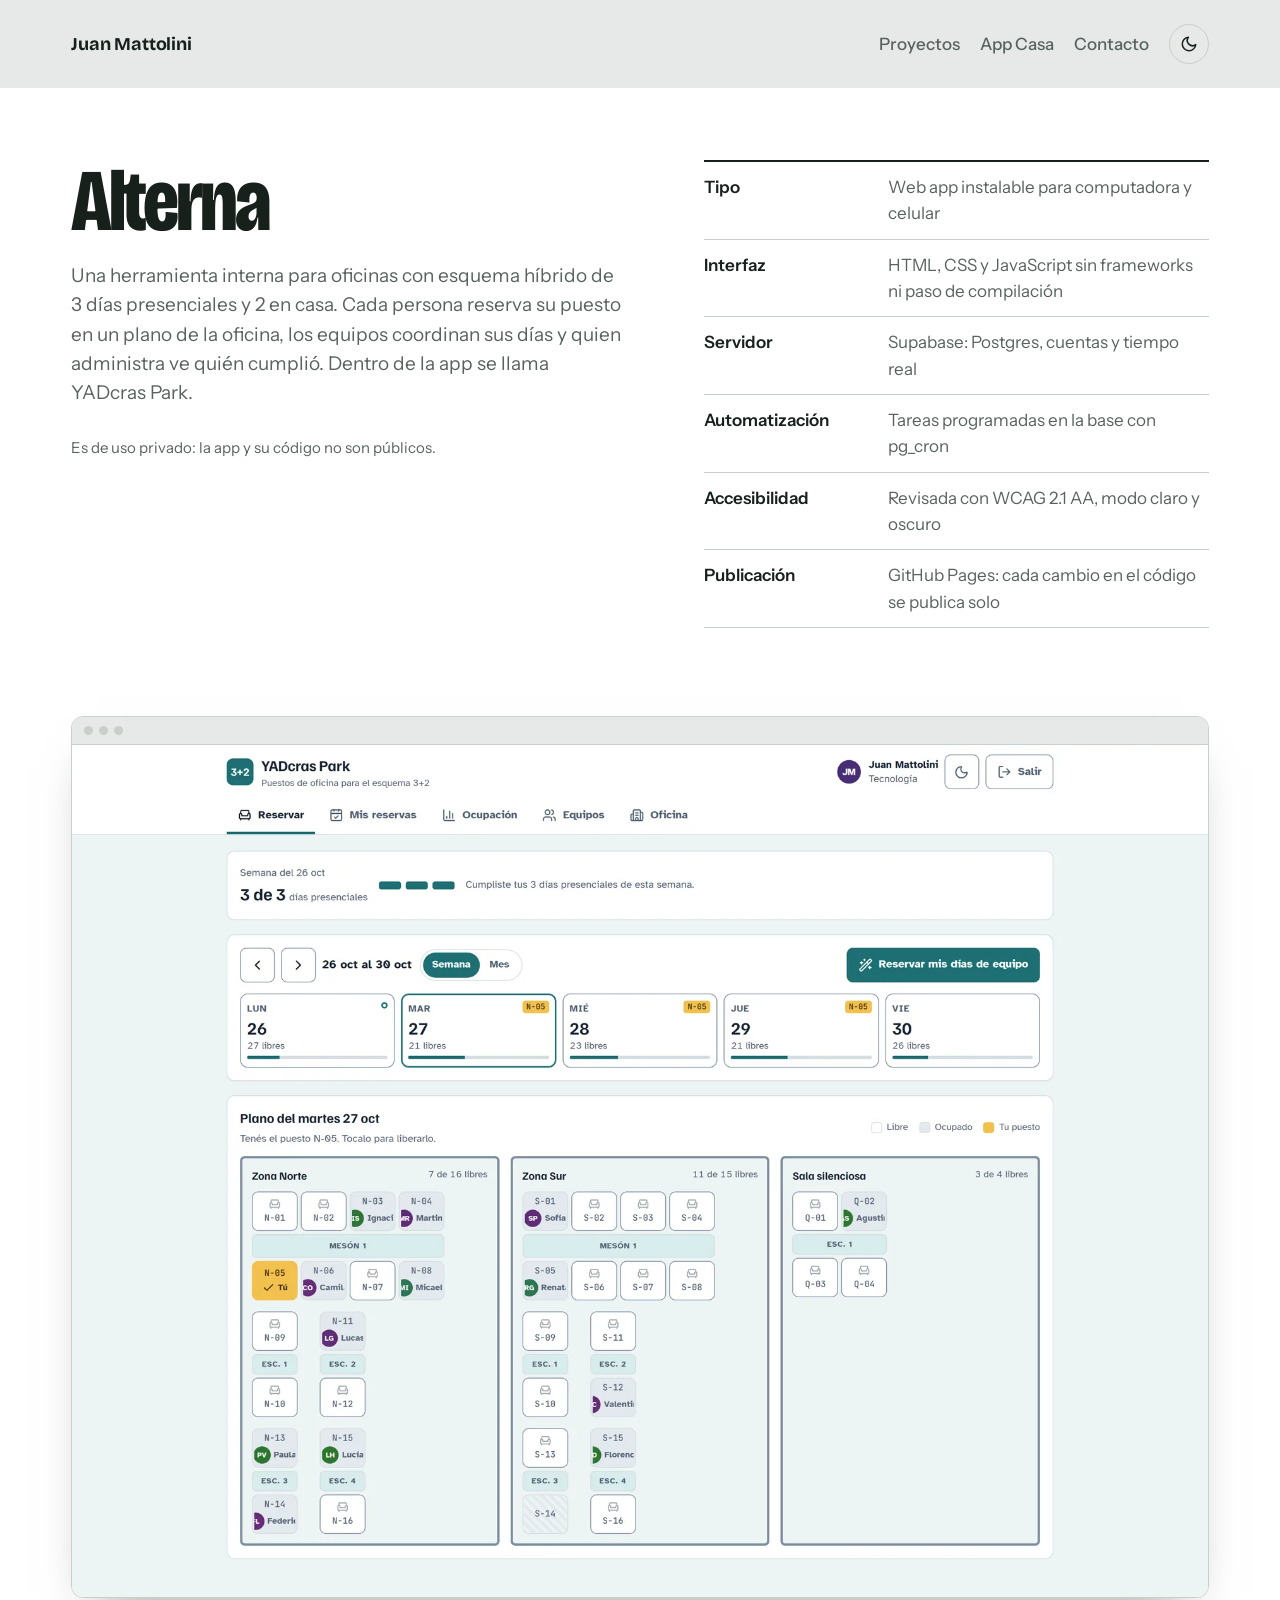
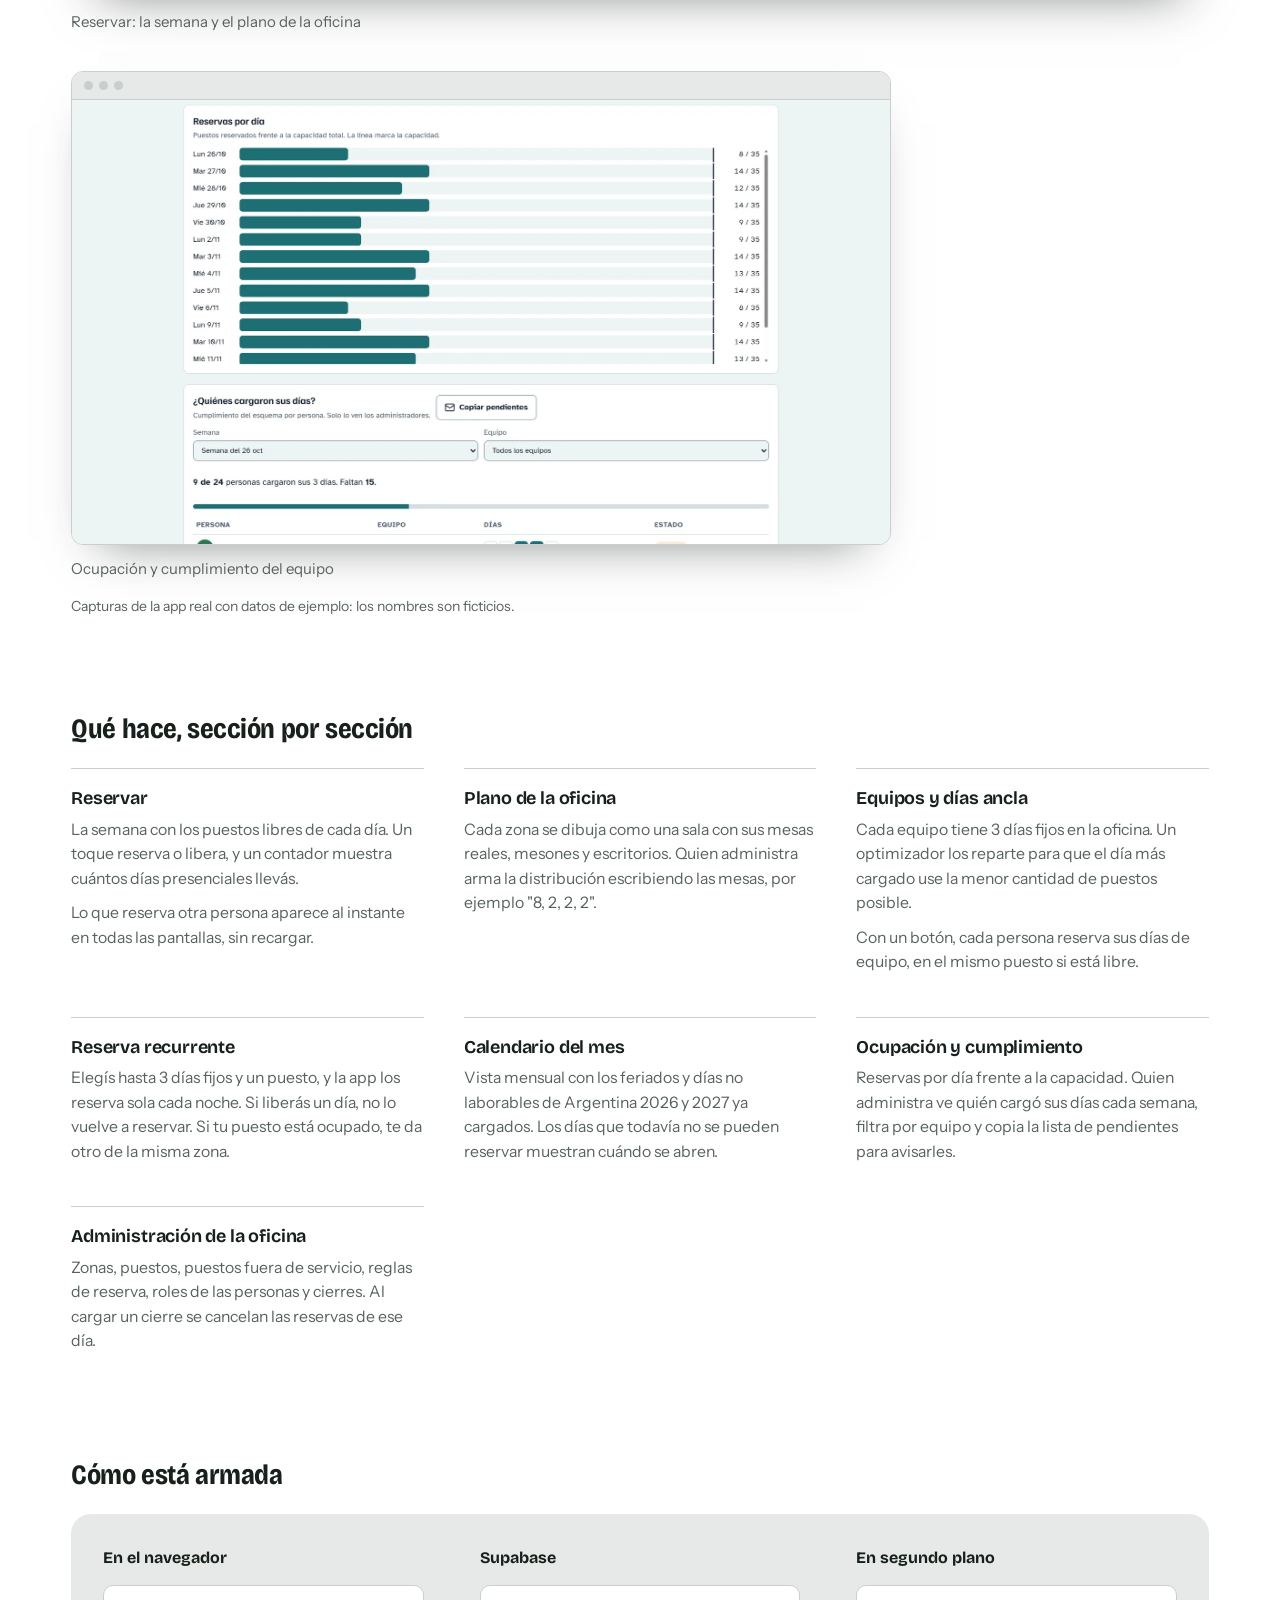
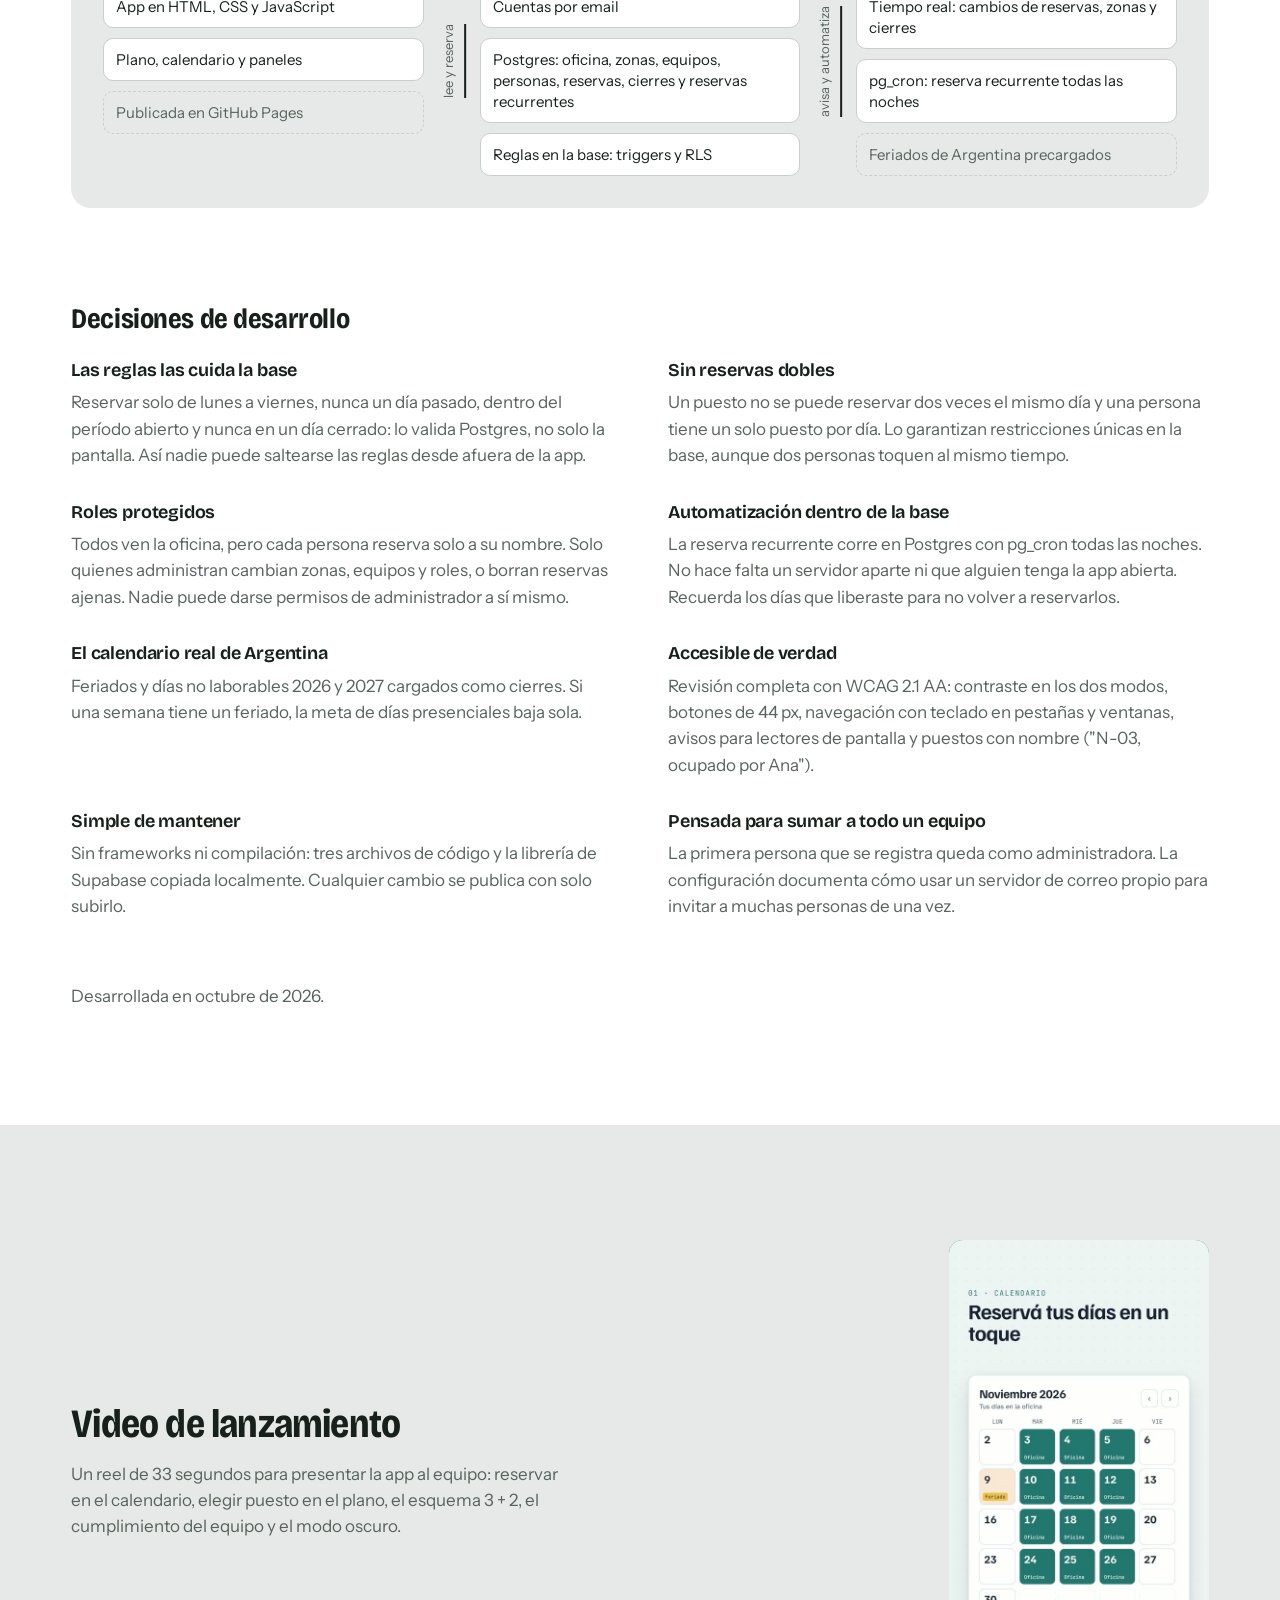
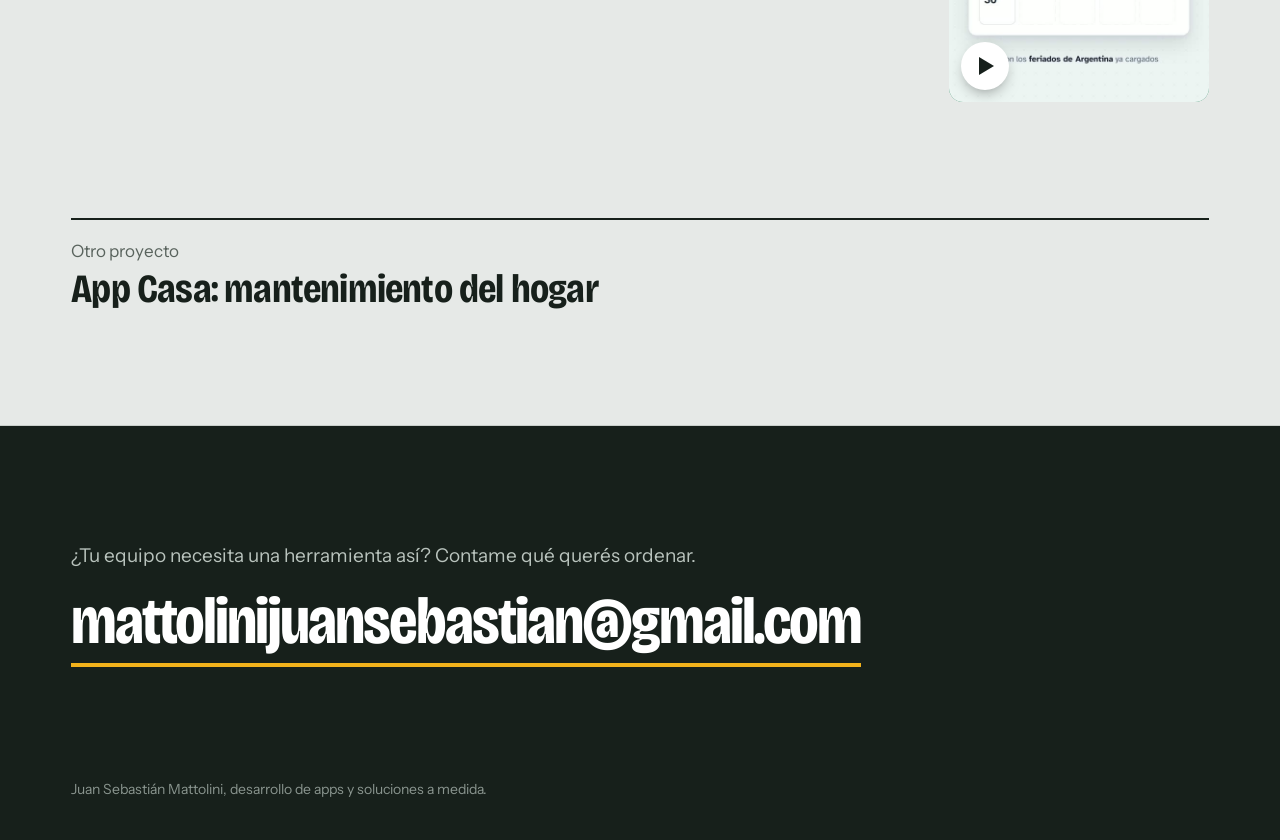
==== commit 6530a002: "Capturas reales de App Casa y Alterna en marcos de teléfono y navegador Co-Authored-By: Claude Opus " ====
--- a/alterna.html
+++ b/alterna.html
@@ -40,6 +40,12 @@
           <div><dt>Publicación</dt><dd>GitHub Pages: cada cambio en el código se publica solo</dd></div>
         </dl>
       </div>
+
+      <div class="shots shots-browser">
+        <figure class="shot-main"><div class="device-browser"><div class="bar"><i></i><i></i><i></i></div><img src="capturas/alterna-reservar.webp" alt="Pantalla Reservar en computadora: semana con puestos libres por día y plano de la oficina con Zona Norte, Zona Sur y Sala silenciosa" loading="lazy"></div><figcaption>Reservar: la semana y el plano de la oficina</figcaption></figure>
+        <figure><div class="device-browser"><div class="bar"><i></i><i></i><i></i></div><img src="capturas/alterna-ocupacion.webp" alt="Pantalla Ocupación: reservas por día frente a la capacidad y cumplimiento del equipo" loading="lazy"></div><figcaption>Ocupación y cumplimiento del equipo</figcaption></figure>
+      </div>
+      <p class="shots-note">Capturas de la app real con datos de ejemplo: los nombres son ficticios.</p>
 
       <h2 class="case-h">Qué hace, sección por sección</h2>
       <div class="features">
--- a/styles.css
+++ b/styles.css
@@ -282,7 +282,6 @@
   text-decoration: none; color: inherit;
   background: var(--bg); border-radius: 20px; padding: 18px;
 }
-.project img { width: 100%; aspect-ratio: 9 / 16; object-fit: cover; border-radius: 12px; display: block; }
 .project-body { padding: 6px 4px 4px 0; }
 .project-kind { margin: 0 0 6px; color: var(--muted); font-size: 0.9375rem; }
 .project h3 { font: 750 clamp(1.75rem, 3vw, 2.5rem)/1 var(--display); font-stretch: 80%; letter-spacing: -0.03em; margin: 0 0 12px; }
@@ -319,7 +318,6 @@
 @media (max-width: 720px) {
   .phones { justify-self: center; width: min(86vw, 340px); }
   .project { grid-template-columns: 1fr; }
-  .project img { aspect-ratio: 4 / 3; object-position: top; }
   .solo { grid-template-columns: 1fr; }
   .solo .reel { max-width: 260px; }
 }
@@ -345,3 +343,60 @@
 .top { align-items: center; }
 .private-note { color: var(--muted); margin: 0; font-size: 0.9375rem; }
 .case-foot-gap { margin-top: clamp(40px, 6vw, 64px); }
+
+/* Entrada de la portada: los dos teléfonos suben juntos y el de atrás se abre en abanico. */
+@keyframes frente-entra {
+  from { opacity: 0; transform: translateY(48px) rotate(-4deg); }
+  to   { opacity: 1; transform: translateY(0) rotate(-4deg); }
+}
+@keyframes atras-abanico {
+  0%   { opacity: 0; transform: translate(-47%, 3%) translateY(48px) rotate(-4deg); animation-timing-function: cubic-bezier(0.22, 1, 0.36, 1); }
+  40%  { opacity: 1; transform: translate(-47%, 3%) rotate(-4deg); animation-timing-function: cubic-bezier(0.16, 1, 0.3, 1); }
+  100% { opacity: 1; transform: translate(0, 0) rotate(6deg); }
+}
+@media (prefers-reduced-motion: no-preference) {
+  .phones .phone-front { animation: frente-entra 600ms cubic-bezier(0.22, 1, 0.36, 1) 150ms both; }
+  .phones .phone-back { animation: atras-abanico 1500ms 150ms both; }
+}
+
+/* Marcos de dispositivo para las capturas */
+.device-phone {
+  border: 7px solid var(--frame); border-radius: 30px; overflow: hidden; background: var(--frame);
+  box-shadow: 0 24px 48px -28px var(--shadow);
+}
+.device-phone img { display: block; width: 100%; height: auto; border-radius: 23px; }
+.device-browser {
+  border: 1px solid var(--line); border-radius: 12px; overflow: hidden; background: var(--surface);
+  box-shadow: 0 24px 48px -28px var(--shadow);
+}
+.device-browser .bar { display: flex; gap: 6px; padding: 9px 12px; background: var(--bg); border-bottom: 1px solid var(--line); }
+.device-browser .bar i { width: 9px; height: 9px; border-radius: 50%; background: var(--line); }
+.device-browser img { display: block; width: 100%; height: auto; }
+
+/* Tarjetas de proyecto con capturas */
+.project { grid-template-columns: 1fr; gap: 0; padding: 0; overflow: hidden; }
+.project-media {
+  height: clamp(240px, 26vw, 330px); overflow: hidden; position: relative;
+  background: var(--hover); padding: 28px 28px 0;
+}
+.media-phones { display: flex; justify-content: center; gap: 18px; }
+.media-phones .device-phone { width: min(44%, 190px); flex: none; }
+.media-phones .device-phone:nth-child(2) { margin-top: 36px; }
+.media-browser .device-browser { width: 128%; }
+.project-body { padding: 22px 24px 26px; }
+.project:hover .project-media { background: var(--line); }
+
+/* Galerías en las páginas de proyecto */
+.shots { display: grid; gap: clamp(20px, 3vw, 40px); margin-top: clamp(48px, 7vw, 88px); }
+.shots figure { margin: 0; }
+.shots figcaption { margin-top: 12px; color: var(--muted); font-size: 0.9375rem; }
+.shots-phones { grid-template-columns: repeat(3, minmax(0, 1fr)); max-width: 980px; }
+.shots-browser { grid-template-columns: 1fr; }
+.shots-browser figure:not(.shot-main) { max-width: 820px; }
+.shots-note { color: var(--muted); font-size: 0.875rem; margin: 16px 0 0; }
+
+@media (max-width: 720px) {
+  .project-media { height: 260px; padding: 20px 20px 0; }
+  .shots-phones { grid-template-columns: none; grid-auto-flow: column; grid-auto-columns: 72%; overflow-x: auto; scroll-snap-type: x mandatory; padding-bottom: 8px; }
+  .shots-phones figure { scroll-snap-align: start; }
+}
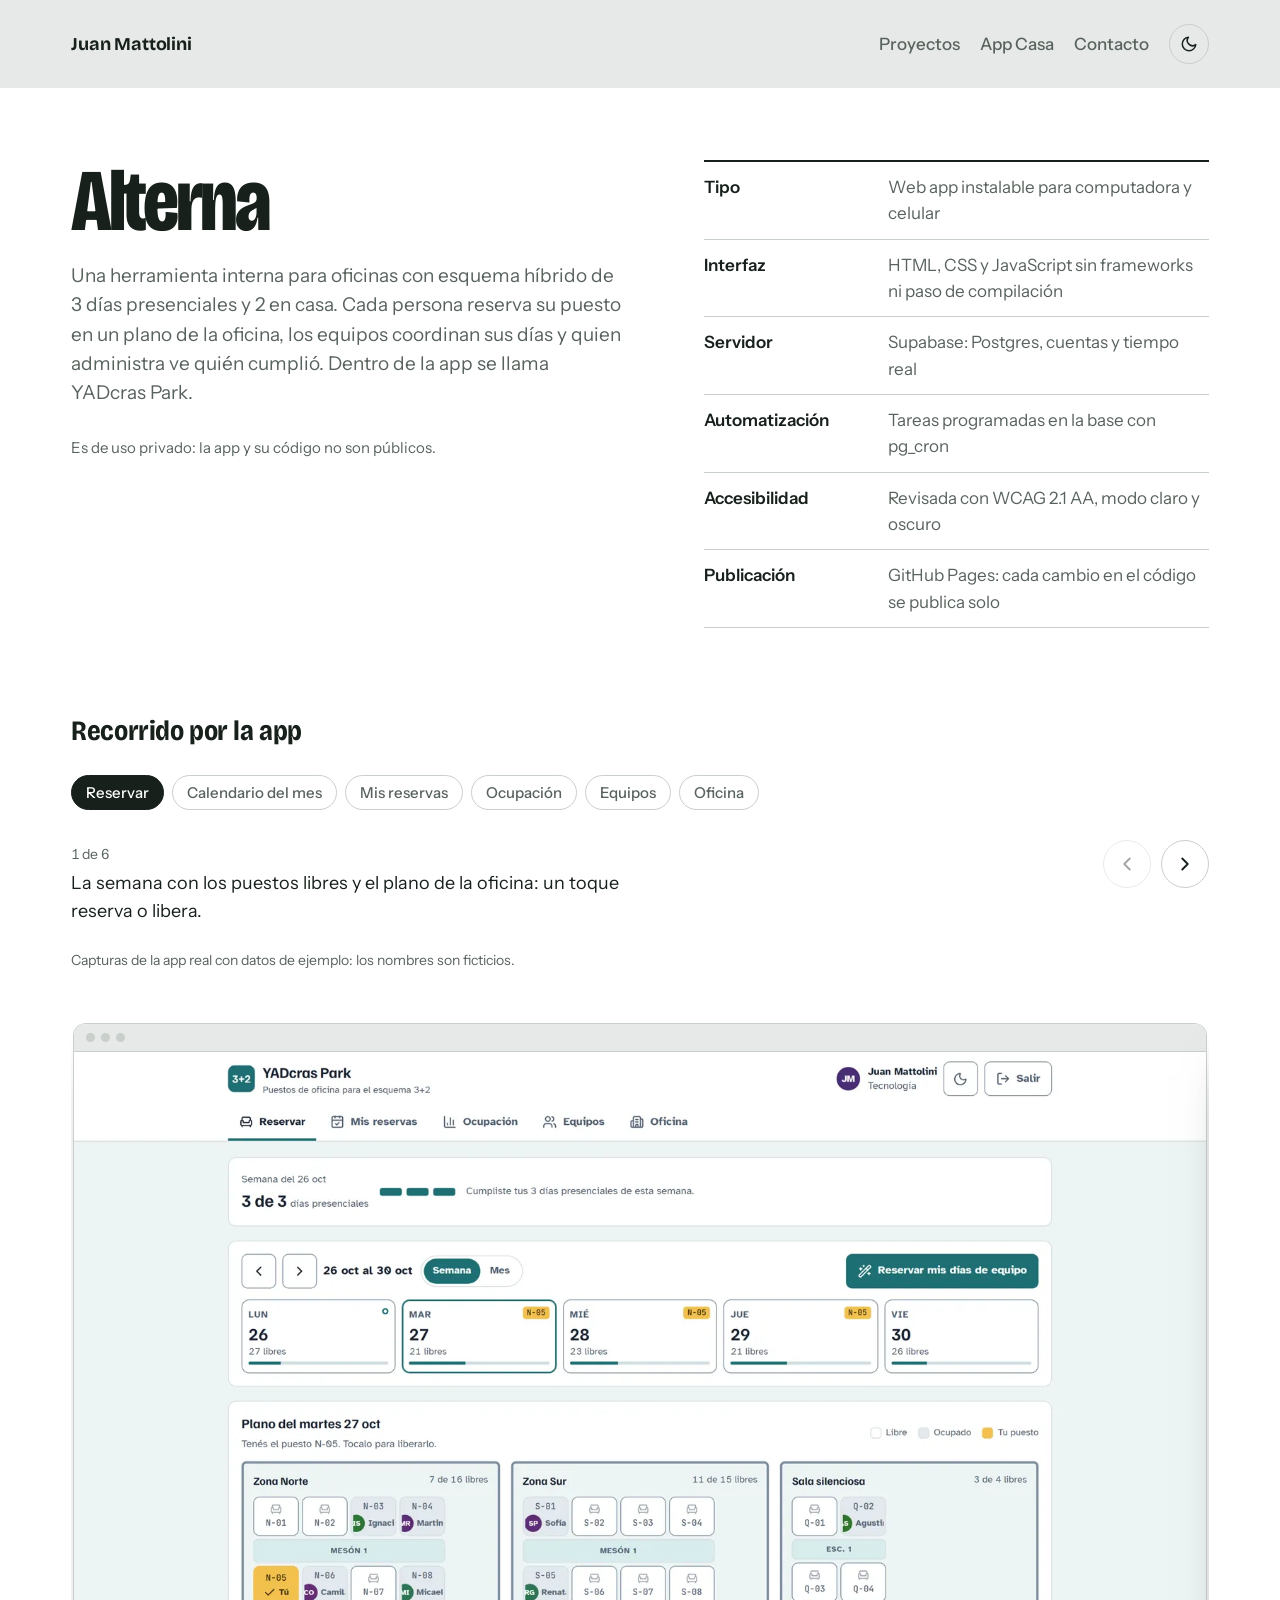
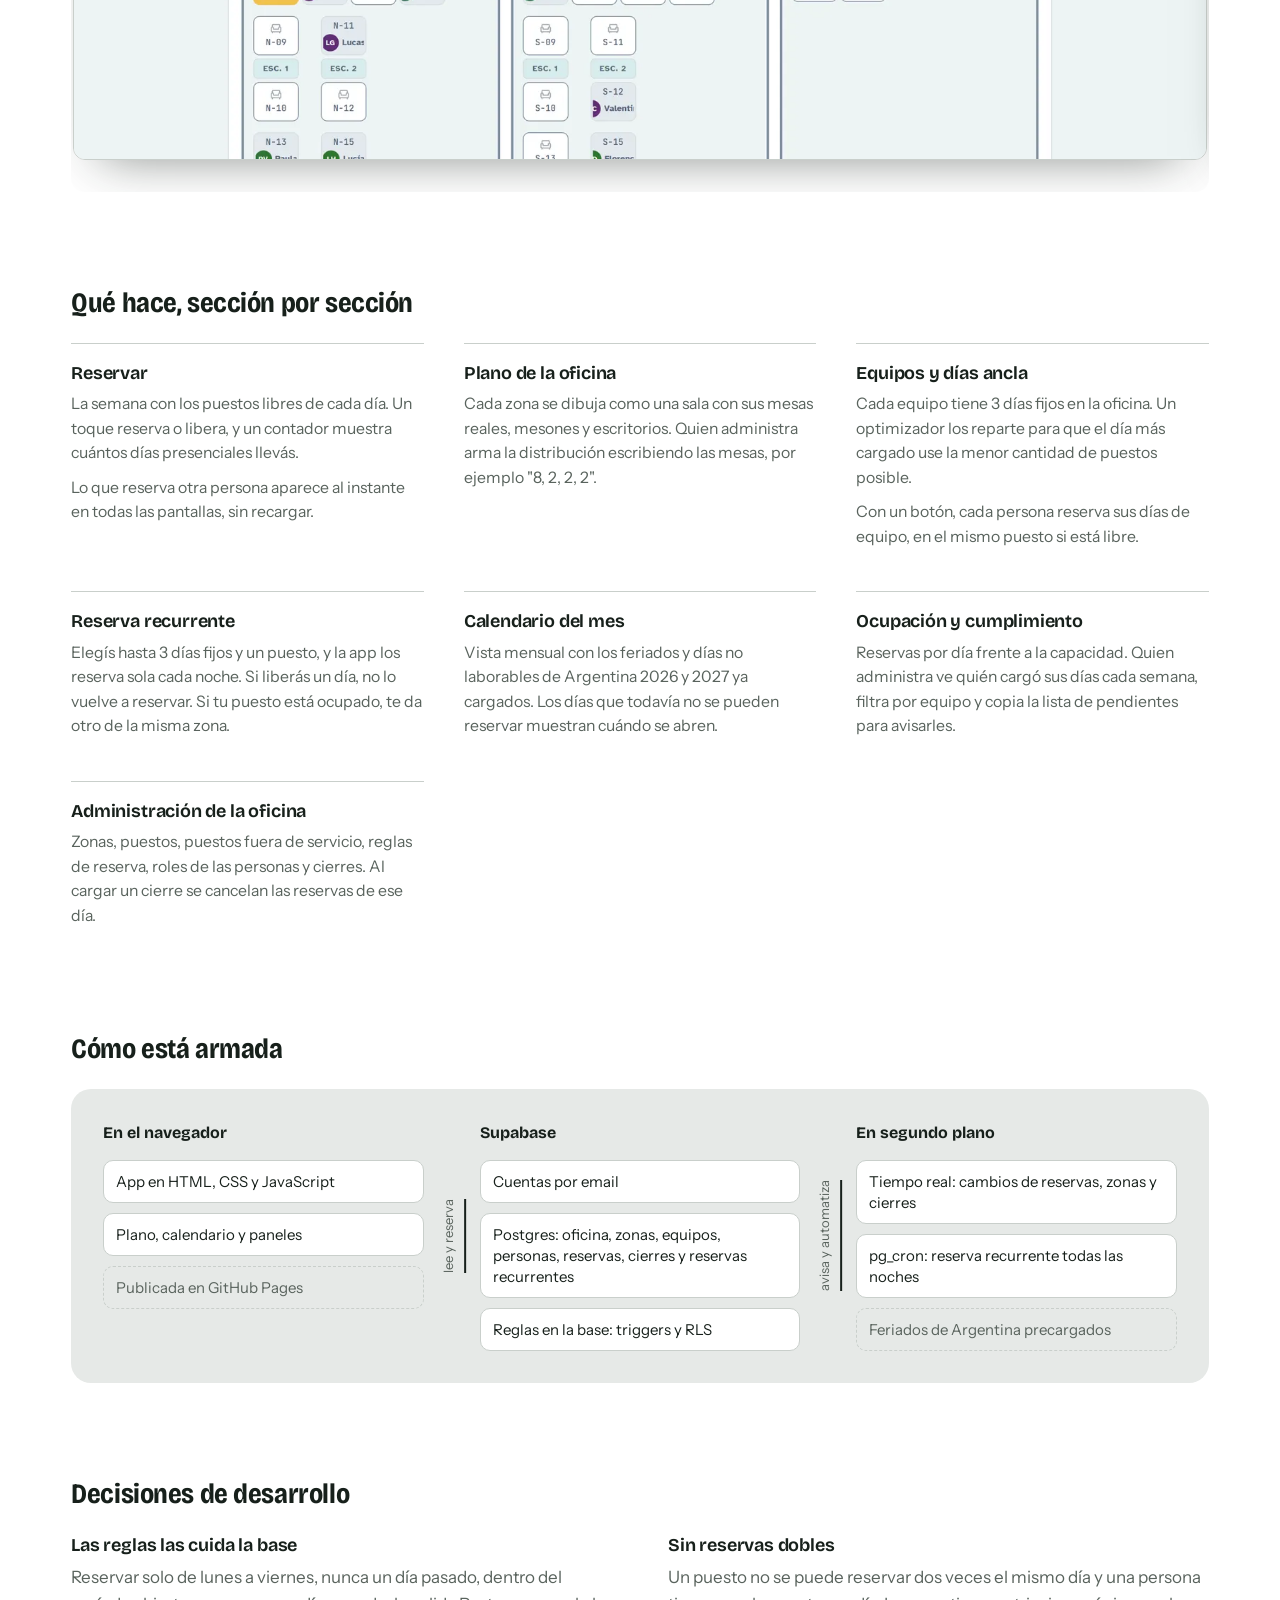
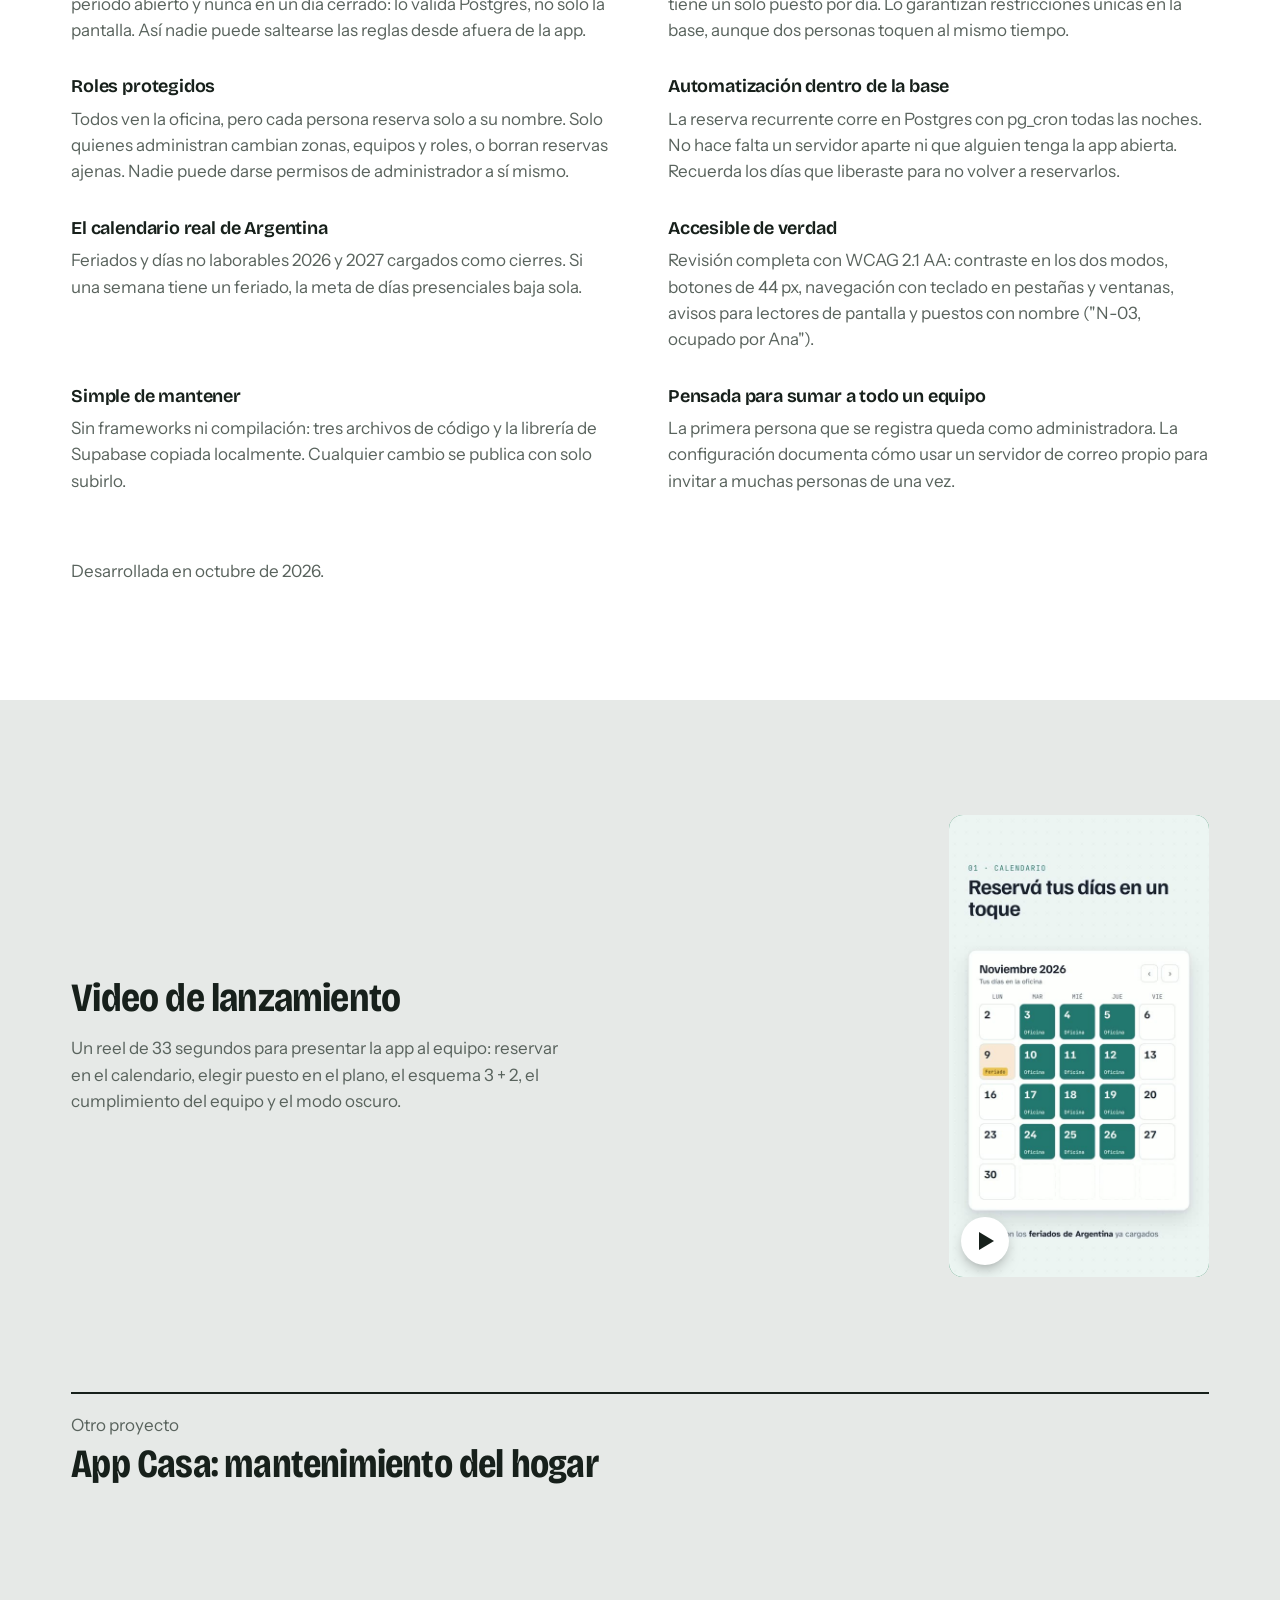
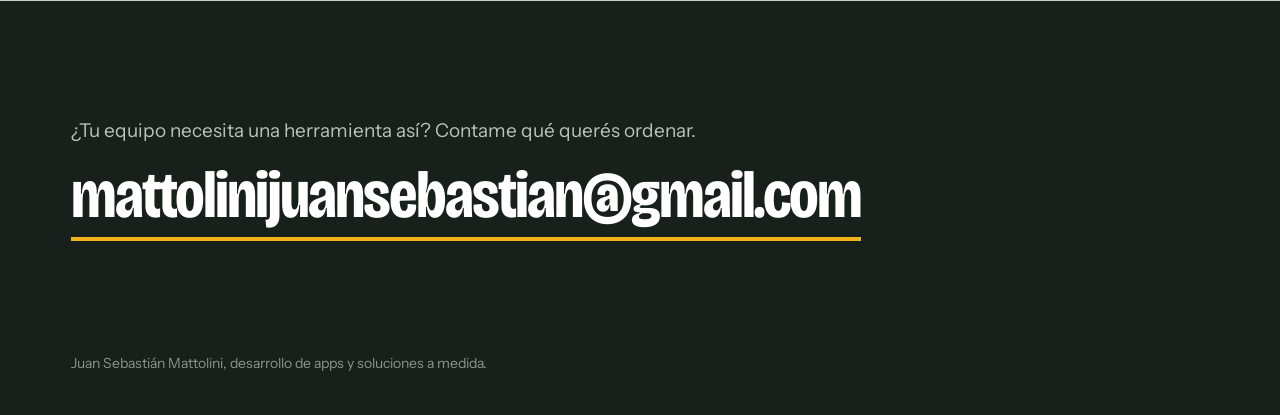
==== commit 96dc27d6: "Recorrido en carrusel por las pantallas de App Casa y Alterna, con capturas en modo claro y oscuro C" ====
--- a/alterna.html
+++ b/alterna.html
@@ -41,11 +41,35 @@
         </dl>
       </div>
 
-      <div class="shots shots-browser">
-        <figure class="shot-main"><div class="device-browser"><div class="bar"><i></i><i></i><i></i></div><img src="capturas/alterna-reservar.webp" alt="Pantalla Reservar en computadora: semana con puestos libres por día y plano de la oficina con Zona Norte, Zona Sur y Sala silenciosa" loading="lazy"></div><figcaption>Reservar: la semana y el plano de la oficina</figcaption></figure>
-        <figure><div class="device-browser"><div class="bar"><i></i><i></i><i></i></div><img src="capturas/alterna-ocupacion.webp" alt="Pantalla Ocupación: reservas por día frente a la capacidad y cumplimiento del equipo" loading="lazy"></div><figcaption>Ocupación y cumplimiento del equipo</figcaption></figure>
-      </div>
-      <p class="shots-note">Capturas de la app real con datos de ejemplo: los nombres son ficticios.</p>
+      <section class="tour tour-browser" data-tour aria-labelledby="tour-titulo">
+        <div class="tour-stage">
+          <div class="tour-track" tabindex="0" aria-label="Pantallas de Alterna. Usá las flechas para recorrerlas.">
+          <figure class="tour-slide" data-texto="La semana con los puestos libres y el plano de la oficina: un toque reserva o libera." aria-label="Reservar, 1 de 6"><div class="device-browser"><div class="bar"><i></i><i></i><i></i></div><img class="th-light" src="capturas/alterna-reservar-claro.webp" alt="Alterna: pantalla Reservar" width="1600" height="1000" loading="lazy"><img class="th-dark" src="capturas/alterna-reservar-oscuro.webp" alt="Alterna: pantalla Reservar" width="1600" height="1000" loading="lazy"></div></figure>
+          <figure class="tour-slide" data-texto="El mes completo, con tus reservas marcadas y la fecha en que se abre cada día." aria-label="Calendario del mes, 2 de 6"><div class="device-browser"><div class="bar"><i></i><i></i><i></i></div><img class="th-light" src="capturas/alterna-mes-claro.webp" alt="Alterna: pantalla Calendario del mes" width="1600" height="1000" loading="lazy"><img class="th-dark" src="capturas/alterna-mes-oscuro.webp" alt="Alterna: pantalla Calendario del mes" width="1600" height="1000" loading="lazy"></div></figure>
+          <figure class="tour-slide" data-texto="Tus días en calendario y la reserva recurrente que se completa sola cada noche." aria-label="Mis reservas, 3 de 6"><div class="device-browser"><div class="bar"><i></i><i></i><i></i></div><img class="th-light" src="capturas/alterna-mias-claro.webp" alt="Alterna: pantalla Mis reservas" width="1600" height="1000" loading="lazy"><img class="th-dark" src="capturas/alterna-mias-oscuro.webp" alt="Alterna: pantalla Mis reservas" width="1600" height="1000" loading="lazy"></div></figure>
+          <figure class="tour-slide" data-texto="Reservas por día frente a la capacidad y quién cargó sus días esta semana." aria-label="Ocupación, 4 de 6"><div class="device-browser"><div class="bar"><i></i><i></i><i></i></div><img class="th-light" src="capturas/alterna-ocupacion-claro.webp" alt="Alterna: pantalla Ocupación" width="1600" height="1000" loading="lazy"><img class="th-dark" src="capturas/alterna-ocupacion-oscuro.webp" alt="Alterna: pantalla Ocupación" width="1600" height="1000" loading="lazy"></div></figure>
+          <figure class="tour-slide" data-texto="Los días ancla de cada equipo y el optimizador que reparte la carga entre los días." aria-label="Equipos, 5 de 6"><div class="device-browser"><div class="bar"><i></i><i></i><i></i></div><img class="th-light" src="capturas/alterna-equipos-claro.webp" alt="Alterna: pantalla Equipos" width="1600" height="1000" loading="lazy"><img class="th-dark" src="capturas/alterna-equipos-oscuro.webp" alt="Alterna: pantalla Equipos" width="1600" height="1000" loading="lazy"></div></figure>
+          <figure class="tour-slide" data-texto="Reglas de presencialidad, zonas y mesas, puestos fuera de servicio, feriados y cierres." aria-label="Oficina, 6 de 6"><div class="device-browser"><div class="bar"><i></i><i></i><i></i></div><img class="th-light" src="capturas/alterna-oficina-claro.webp" alt="Alterna: pantalla Oficina" width="1600" height="1000" loading="lazy"><img class="th-dark" src="capturas/alterna-oficina-oscuro.webp" alt="Alterna: pantalla Oficina" width="1600" height="1000" loading="lazy"></div></figure>
+          </div>
+        </div>
+        <div class="tour-side">
+          <h2 class="case-h tour-h" id="tour-titulo">Recorrido por la app</h2>
+          <ol class="tour-steps">
+          <li><button type="button">Reservar</button></li>
+          <li><button type="button">Calendario del mes</button></li>
+          <li><button type="button">Mis reservas</button></li>
+          <li><button type="button">Ocupación</button></li>
+          <li><button type="button">Equipos</button></li>
+          <li><button type="button">Oficina</button></li>
+          </ol>
+          <div class="tour-now" aria-live="polite"><span class="tour-count"></span><p class="tour-text"></p></div>
+          <div class="tour-controls">
+            <button class="tour-prev" type="button" aria-label="Pantalla anterior"><svg viewBox="0 0 24 24" aria-hidden="true"><path d="M15 6l-6 6 6 6"/></svg></button>
+            <button class="tour-next" type="button" aria-label="Pantalla siguiente"><svg viewBox="0 0 24 24" aria-hidden="true"><path d="M9 6l6 6-6 6"/></svg></button>
+          </div>
+          <p class="shots-note">Capturas de la app real con datos de ejemplo: los nombres son ficticios.</p>
+        </div>
+      </section>
 
       <h2 class="case-h">Qué hace, sección por sección</h2>
       <div class="features">
@@ -183,5 +207,6 @@
     });
   });
 </script>
+<script src="tour.js"></script>
 </body>
 </html>
--- a/styles.css
+++ b/styles.css
@@ -364,14 +364,14 @@
   border: 7px solid var(--frame); border-radius: 30px; overflow: hidden; background: var(--frame);
   box-shadow: 0 24px 48px -28px var(--shadow);
 }
-.device-phone img { display: block; width: 100%; height: auto; border-radius: 23px; }
+.device-phone img { vertical-align: top; width: 100%; height: auto; border-radius: 23px; }
 .device-browser {
   border: 1px solid var(--line); border-radius: 12px; overflow: hidden; background: var(--surface);
   box-shadow: 0 24px 48px -28px var(--shadow);
 }
 .device-browser .bar { display: flex; gap: 6px; padding: 9px 12px; background: var(--bg); border-bottom: 1px solid var(--line); }
 .device-browser .bar i { width: 9px; height: 9px; border-radius: 50%; background: var(--line); }
-.device-browser img { display: block; width: 100%; height: auto; }
+.device-browser img { vertical-align: top; width: 100%; height: auto; }
 
 /* Tarjetas de proyecto con capturas */
 .project { grid-template-columns: 1fr; gap: 0; padding: 0; overflow: hidden; }
@@ -380,23 +380,71 @@
   background: var(--hover); padding: 28px 28px 0;
 }
 .media-phones { display: flex; justify-content: center; gap: 18px; }
-.media-phones .device-phone { width: min(44%, 190px); flex: none; }
+.media-phones .device-phone { width: min(40%, 180px); flex: none; }
 .media-phones .device-phone:nth-child(2) { margin-top: 36px; }
-.media-browser .device-browser { width: 128%; }
+.media-browser .device-browser { width: 100%; }
 .project-body { padding: 22px 24px 26px; }
 .project:hover .project-media { background: var(--line); }
 
 /* Galerías en las páginas de proyecto */
-.shots { display: grid; gap: clamp(20px, 3vw, 40px); margin-top: clamp(48px, 7vw, 88px); }
-.shots figure { margin: 0; }
-.shots figcaption { margin-top: 12px; color: var(--muted); font-size: 0.9375rem; }
-.shots-phones { grid-template-columns: repeat(3, minmax(0, 1fr)); max-width: 980px; }
-.shots-browser { grid-template-columns: 1fr; }
-.shots-browser figure:not(.shot-main) { max-width: 820px; }
 .shots-note { color: var(--muted); font-size: 0.875rem; margin: 16px 0 0; }
 
 @media (max-width: 720px) {
   .project-media { height: 260px; padding: 20px 20px 0; }
-  .shots-phones { grid-template-columns: none; grid-auto-flow: column; grid-auto-columns: 72%; overflow-x: auto; scroll-snap-type: x mandatory; padding-bottom: 8px; }
-  .shots-phones figure { scroll-snap-align: start; }
-}
+}
+
+/* Capturas que siguen el tema */
+.th-dark { display: none; }
+:root[data-theme="dark"] .th-light { display: none; }
+:root[data-theme="dark"] .th-dark { display: inline; }
+@media (prefers-color-scheme: dark) {
+  :root:not([data-theme="light"]) .th-light { display: none; }
+  :root:not([data-theme="light"]) .th-dark { display: inline; }
+}
+.device-phone img, .device-browser img { height: auto; }
+
+/* Recorrido por la app (carrusel) */
+.tour { display: grid; gap: clamp(24px, 4vw, 64px); margin-top: clamp(48px, 7vw, 88px); align-items: center; }
+.tour-phone { grid-template-columns: minmax(0, 340px) minmax(0, 1fr); }
+.tour-browser { grid-template-columns: 1fr; }
+.tour-stage { min-width: 0; }
+.tour-track {
+  display: flex; overflow-x: auto; scroll-snap-type: x mandatory; scrollbar-width: none;
+  border-radius: 34px; outline-offset: 6px;
+}
+.tour-browser .tour-track { border-radius: 14px; }
+.tour-track::-webkit-scrollbar { display: none; }
+.tour-slide { flex: 0 0 100%; scroll-snap-align: center; margin: 0; padding: 0 2px 28px; }
+.tour-browser .tour-slide { padding-bottom: 32px; }
+.tour-h { margin: 0 0 20px; }
+.tour-side { min-width: 0; }
+.tour-browser .tour-side { order: -1; display: grid; grid-template-columns: 1fr auto; gap: 8px 32px; align-items: start; }
+.tour-browser .tour-h, .tour-browser .tour-steps { grid-column: 1 / -1; }
+.tour-browser .tour-h { grid-row: 1; }
+.tour-steps { list-style: none; margin: 0 0 22px; padding: 0; display: flex; flex-wrap: wrap; gap: 8px; }
+.tour-steps button {
+  font: 500 0.9375rem/1 var(--body); color: var(--muted); cursor: pointer;
+  background: transparent; border: 1px solid var(--line); border-radius: 999px; padding: 9px 14px;
+}
+.tour-steps button:hover { color: var(--ink); border-color: var(--muted); }
+.tour-steps button[aria-current="step"] { background: var(--btn-bg); border-color: var(--btn-bg); color: var(--btn-fg); }
+.tour-now { min-height: 4.6em; }
+.tour-count { color: var(--muted); font-size: 0.875rem; font-variant-numeric: tabular-nums; }
+.tour-text { margin: 4px 0 0; font-size: 1.125rem; line-height: 1.5; max-width: 48ch; }
+.tour-controls { display: flex; gap: 10px; margin-top: 18px; }
+.tour-browser .tour-controls { margin-top: 0; }
+.tour-controls button {
+  width: 48px; height: 48px; border-radius: 50%; cursor: pointer; display: grid; place-items: center;
+  background: var(--surface); color: var(--ink); border: 1px solid var(--line);
+}
+.tour-controls button:hover:not(:disabled) { background: var(--hover); }
+.tour-controls button:disabled { opacity: 0.4; cursor: default; }
+.tour-controls svg { width: 22px; height: 22px; fill: none; stroke: currentColor; stroke-width: 2; stroke-linecap: round; stroke-linejoin: round; }
+.tour .shots-note { grid-column: 1 / -1; }
+
+@media (max-width: 720px) {
+  .tour-phone { grid-template-columns: 1fr; }
+  .tour-phone .tour-stage { max-width: 300px; justify-self: center; width: 100%; }
+  .tour-browser .tour-side { grid-template-columns: 1fr; }
+  .tour-browser .tour-controls { margin-top: 12px; }
+}
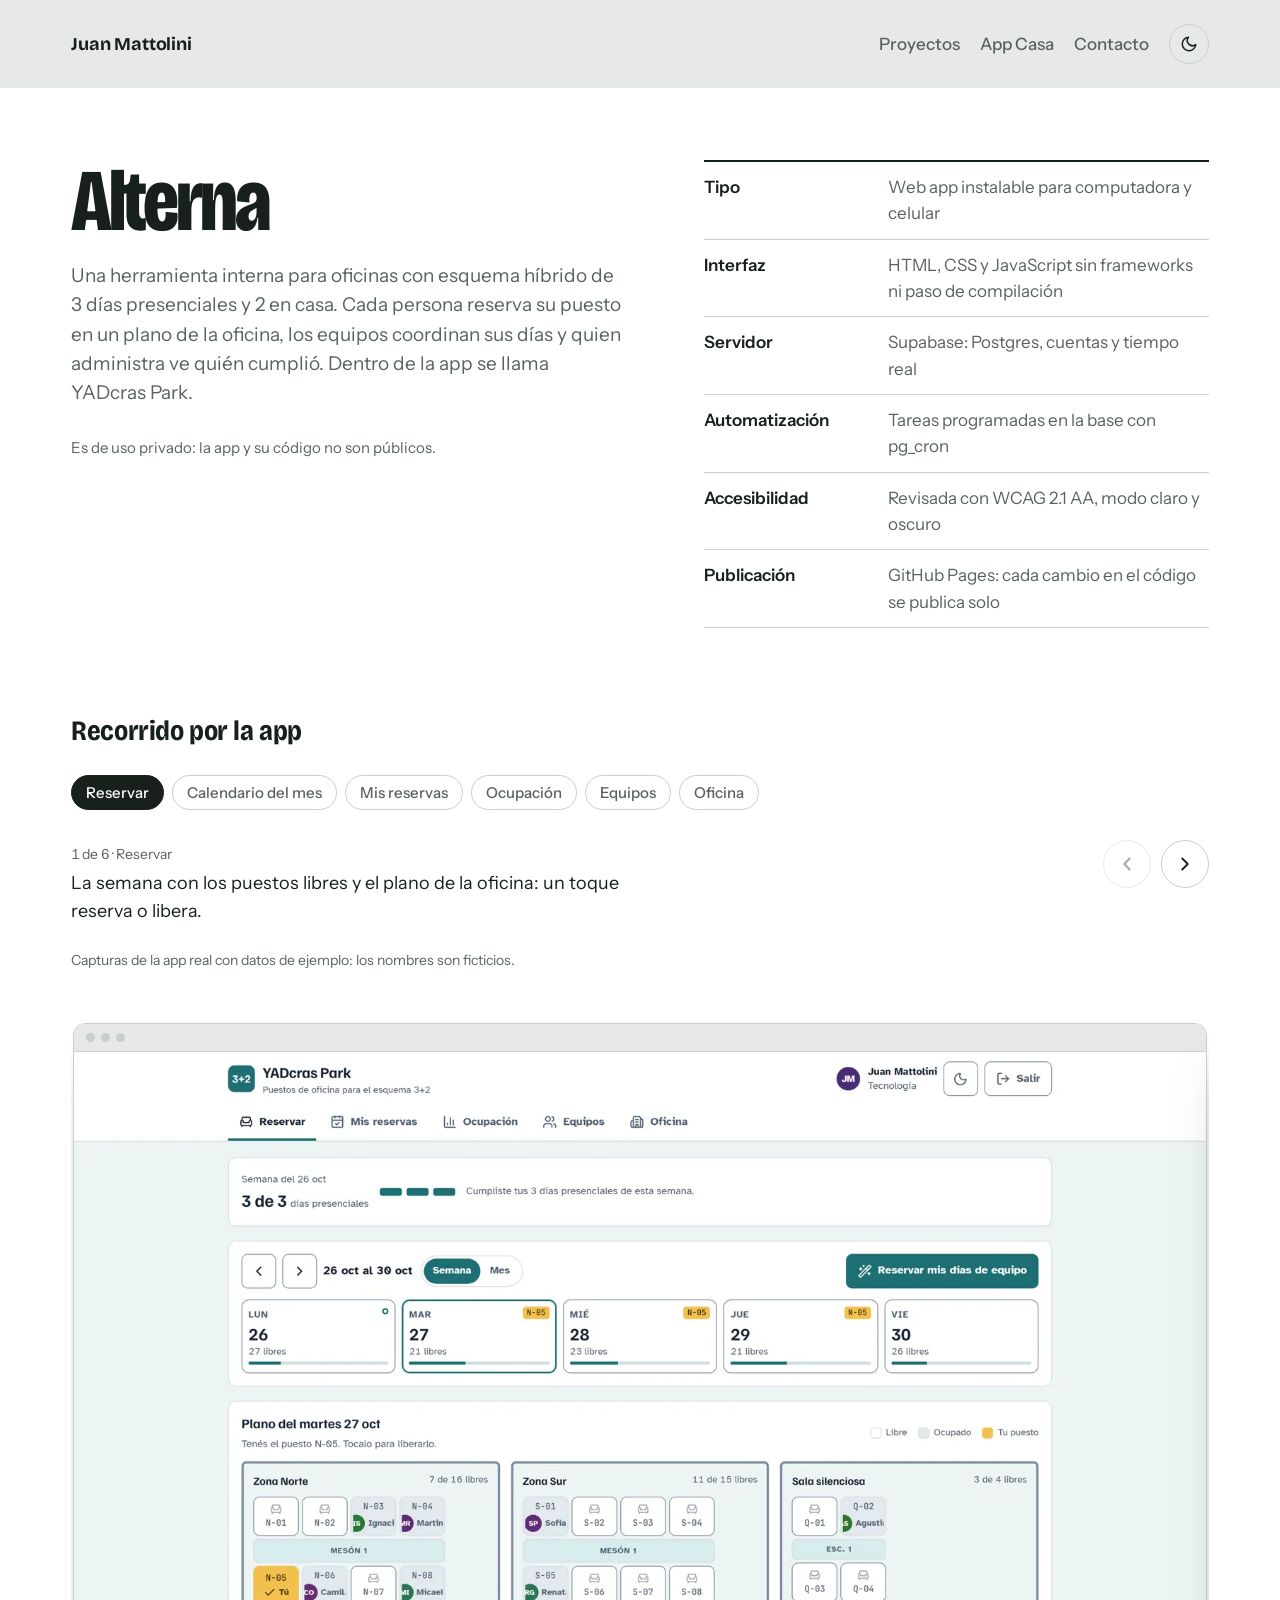
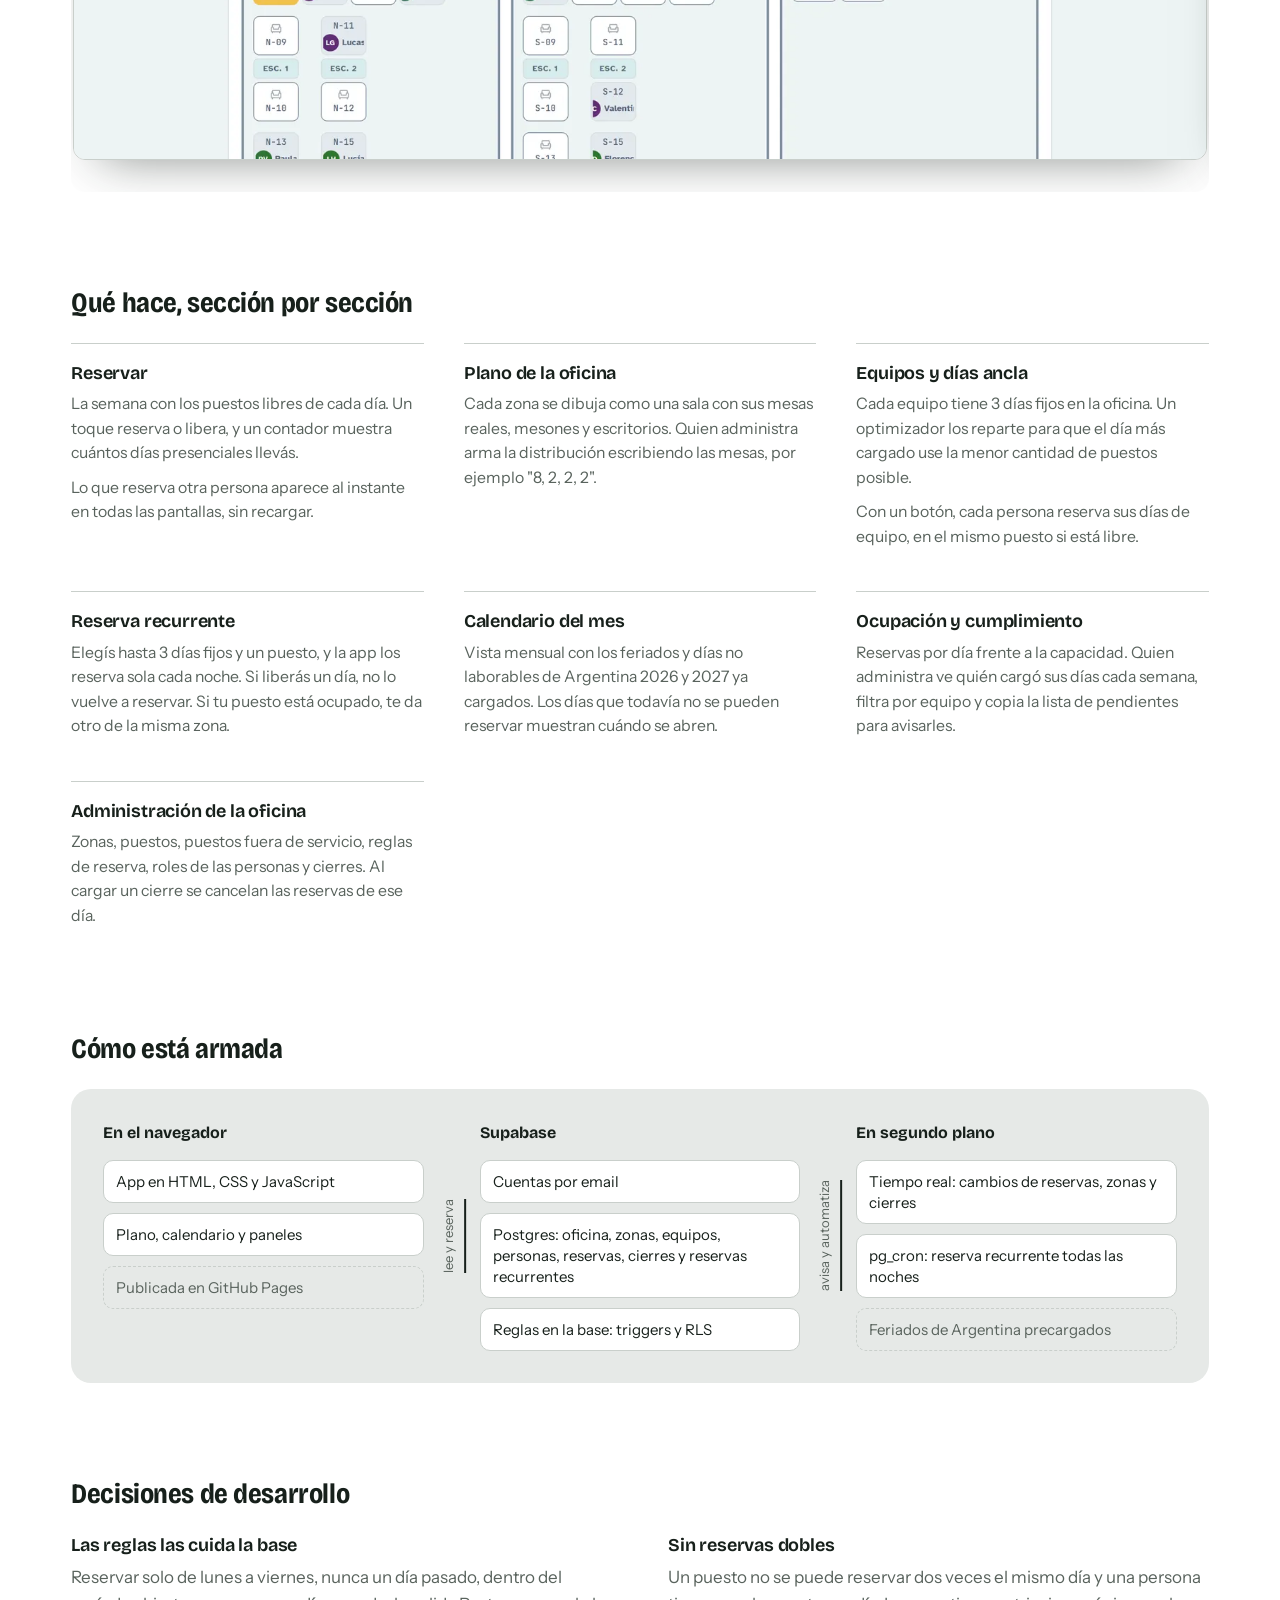
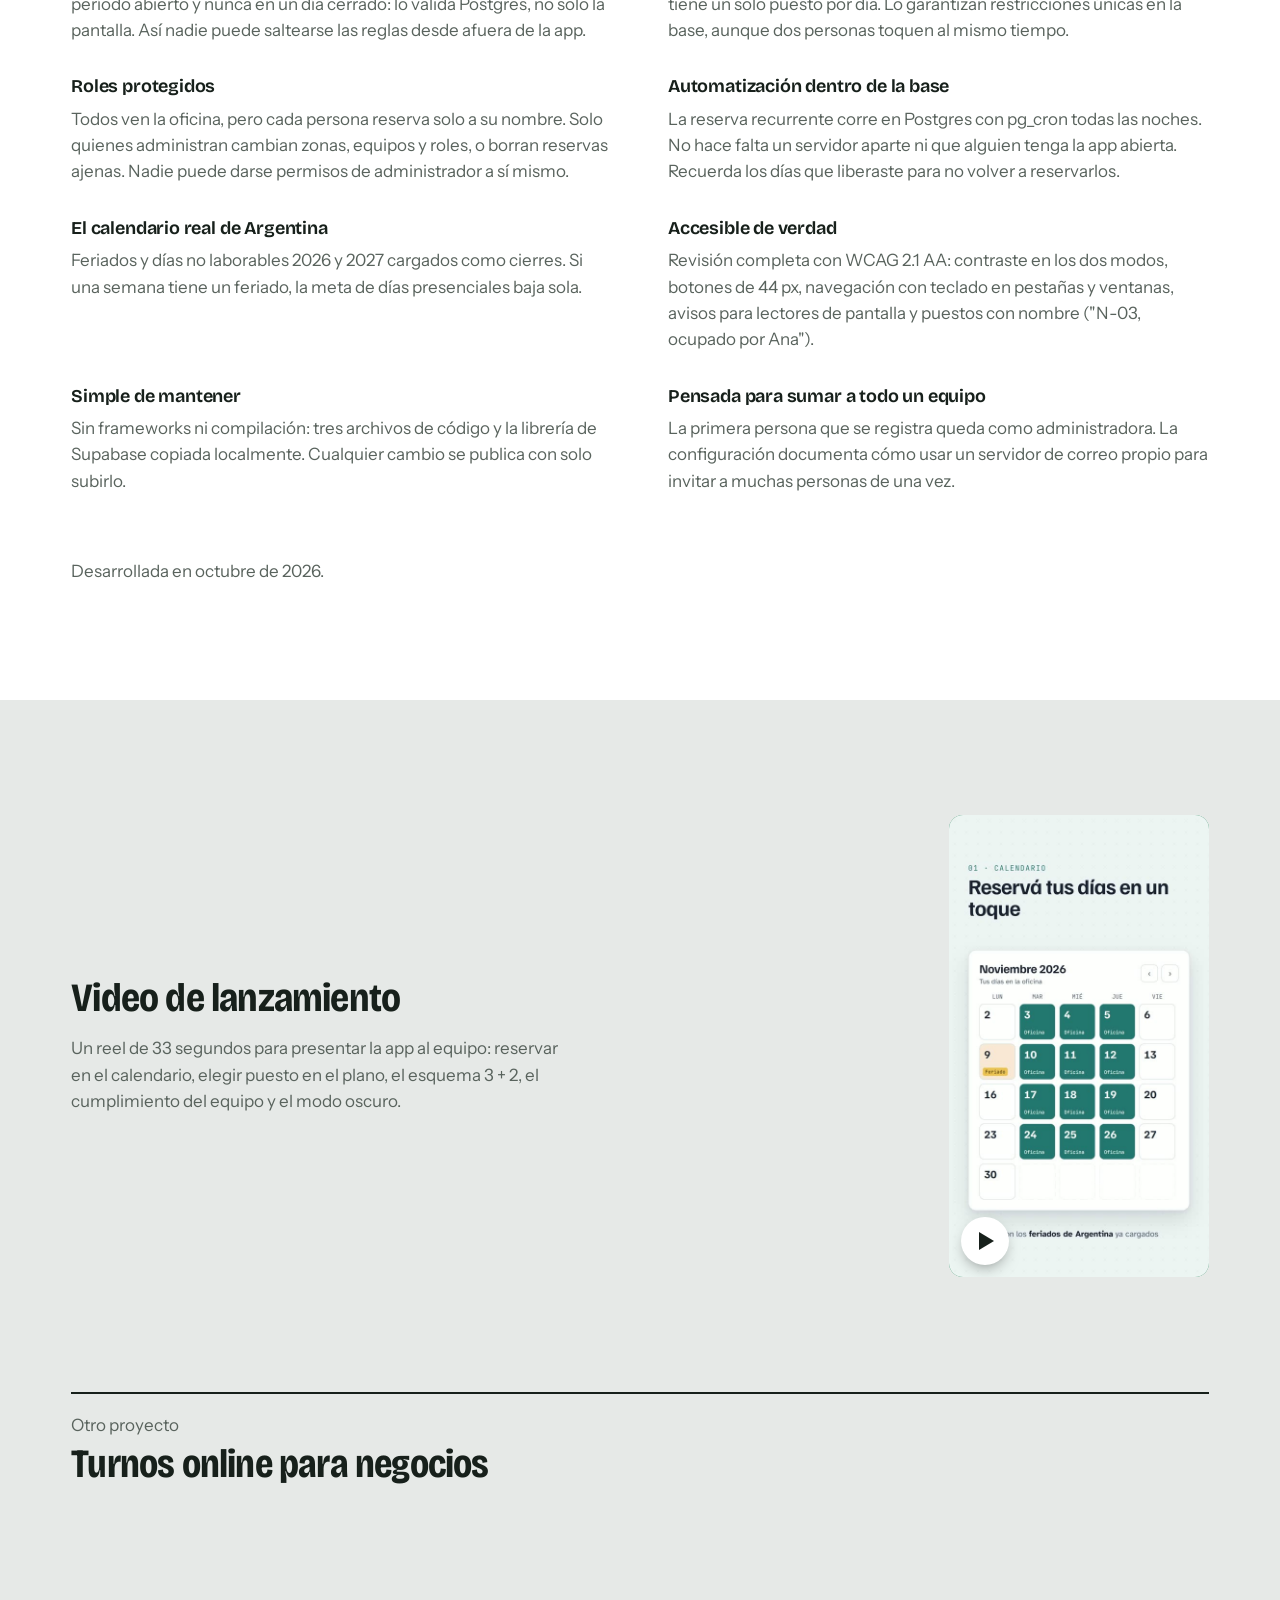
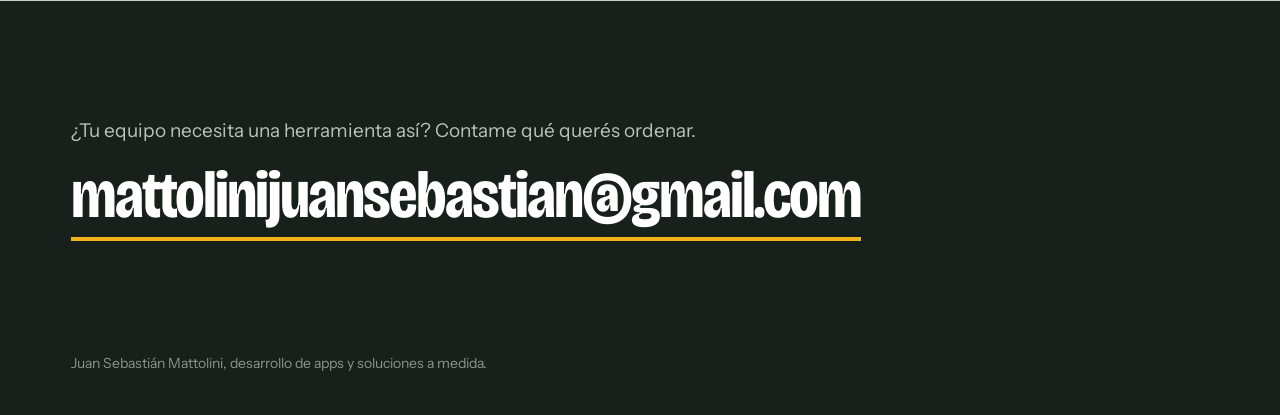
==== commit f61bf0e6: "Sumar dos demos al portafolio: turnos online y asistente con IA sobre documentos Cada una tiene su d" ====
--- a/alterna.html
+++ b/alterna.html
@@ -180,7 +180,7 @@
   </section>
 
   <section class="wrap next" aria-label="Otro proyecto">
-    <a href="app-casa.html"><span>Otro proyecto</span><b>App Casa: mantenimiento del hogar</b></a>
+    <a href="turnos.html"><span>Otro proyecto</span><b>Turnos online para negocios</b></a>
   </section>
 </main>
 
--- a/styles.css
+++ b/styles.css
@@ -442,9 +442,28 @@
 .tour-controls svg { width: 22px; height: 22px; fill: none; stroke: currentColor; stroke-width: 2; stroke-linecap: round; stroke-linejoin: round; }
 .tour .shots-note { grid-column: 1 / -1; }
 
+.tour-dots { display: none; }
 @media (max-width: 720px) {
-  .tour-phone { grid-template-columns: 1fr; }
-  .tour-phone .tour-stage { max-width: 300px; justify-self: center; width: 100%; }
-  .tour-browser .tour-side { grid-template-columns: 1fr; }
-  .tour-browser .tour-controls { margin-top: 12px; }
-}
+  /* En el celular: título, imagen, flechas con puntos y la explicación, todo junto. */
+  .tour, .tour-phone, .tour-browser { grid-template-columns: 1fr; gap: 0; }
+  .tour-side, .tour-browser .tour-side { display: contents; }
+  .tour-h, .tour-browser .tour-h { order: 1; margin-bottom: 16px; }
+  .tour-stage { order: 2; }
+  .tour-controls, .tour-browser .tour-controls { order: 3; margin: 4px 0 10px; justify-content: space-between; align-items: center; }
+  .tour-now { order: 4; min-height: 0; }
+  .tour .shots-note { order: 5; }
+  .tour-steps { display: none; }
+  .tour-dots { display: flex; gap: 8px; }
+  .tour-dots i { width: 8px; height: 8px; border-radius: 50%; background: var(--line); transition: width 0.2s, background 0.2s; }
+  .tour-dots i.on { width: 22px; border-radius: 4px; background: var(--ink); }
+  .tour-phone .tour-stage { max-width: 290px; justify-self: center; width: 100%; }
+  .tour-slide, .tour-browser .tour-slide { padding-bottom: 20px; }
+  /* Alterna: acercar la imagen a la parte útil de la pantalla (la app ocupa el centro). */
+  .tour-browser .device-browser { overflow: hidden; }
+  .tour-browser .device-browser img { width: 138%; max-width: none; margin-left: -19.5%; }
+  .tour-count { font-weight: 600; color: var(--ink); }
+}
+@media (max-width: 720px) and (prefers-reduced-motion: reduce) {
+  .tour-dots i { transition: none; }
+}
+
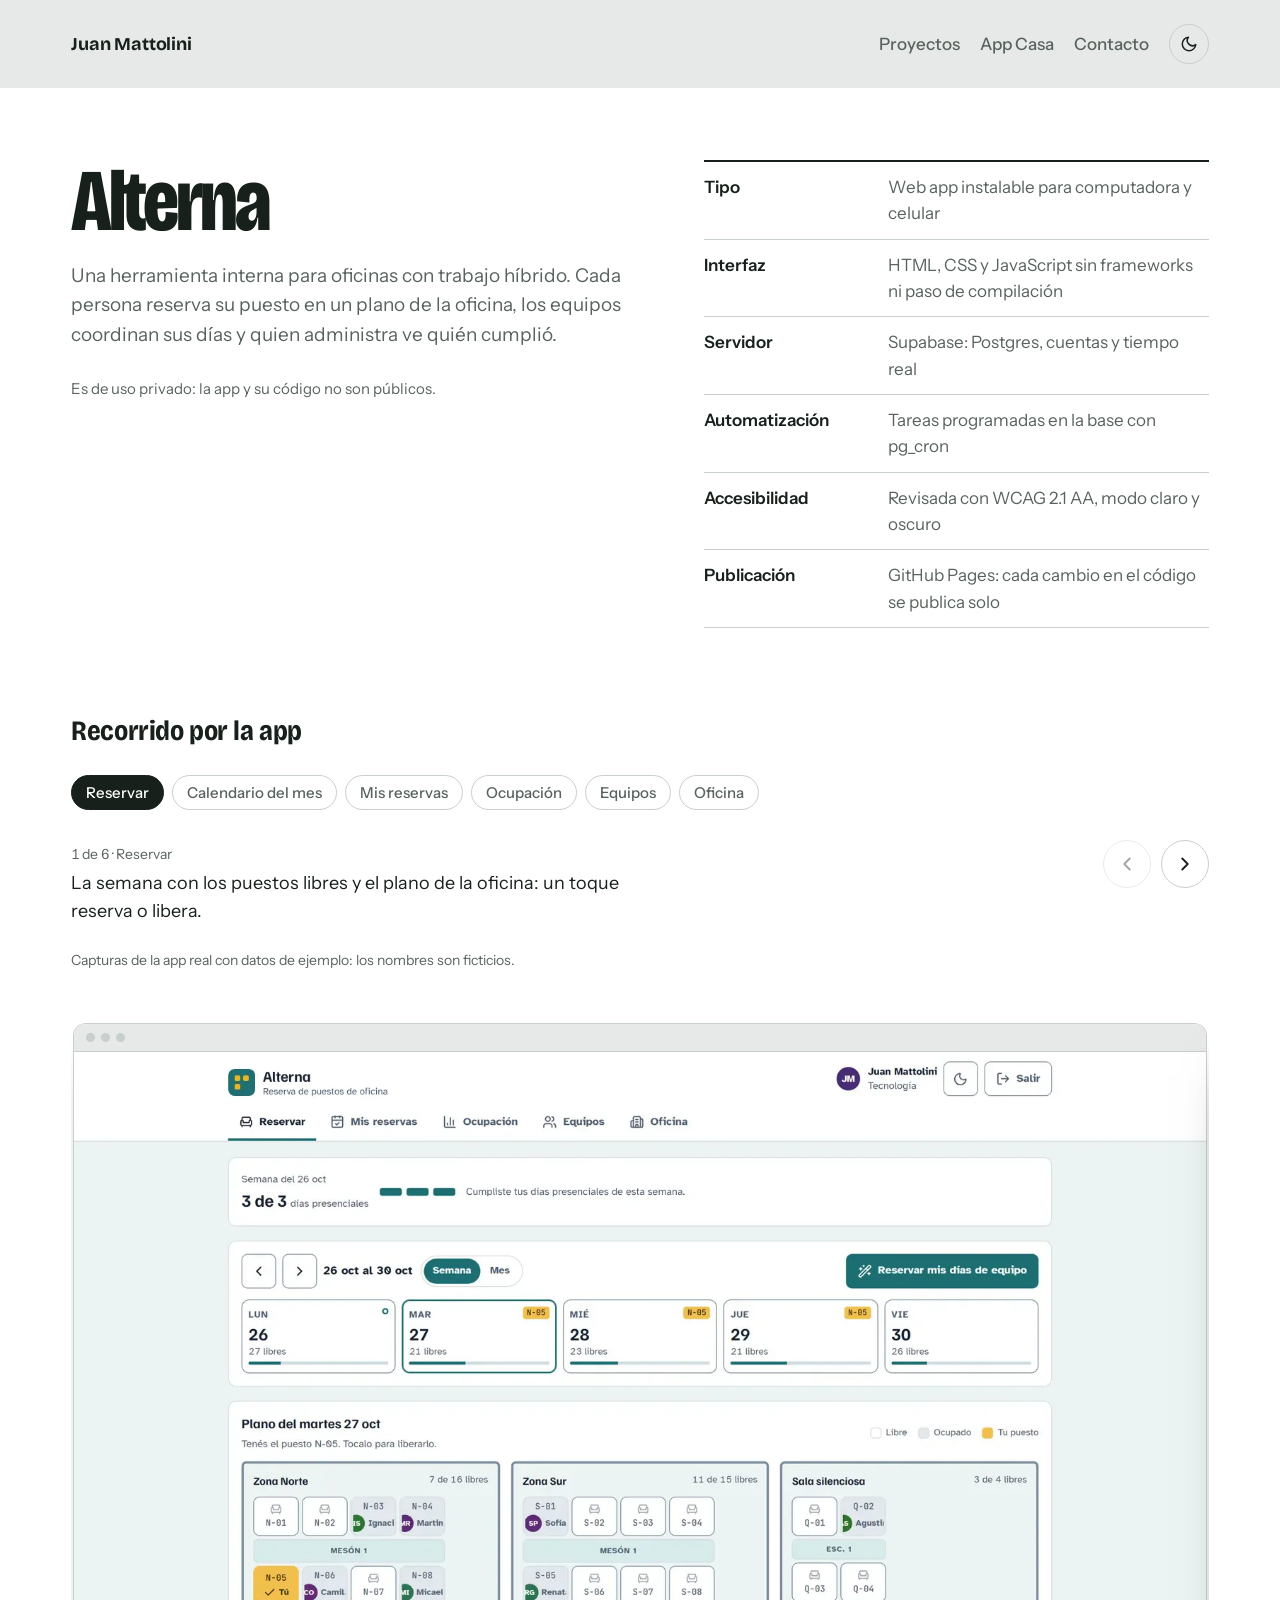
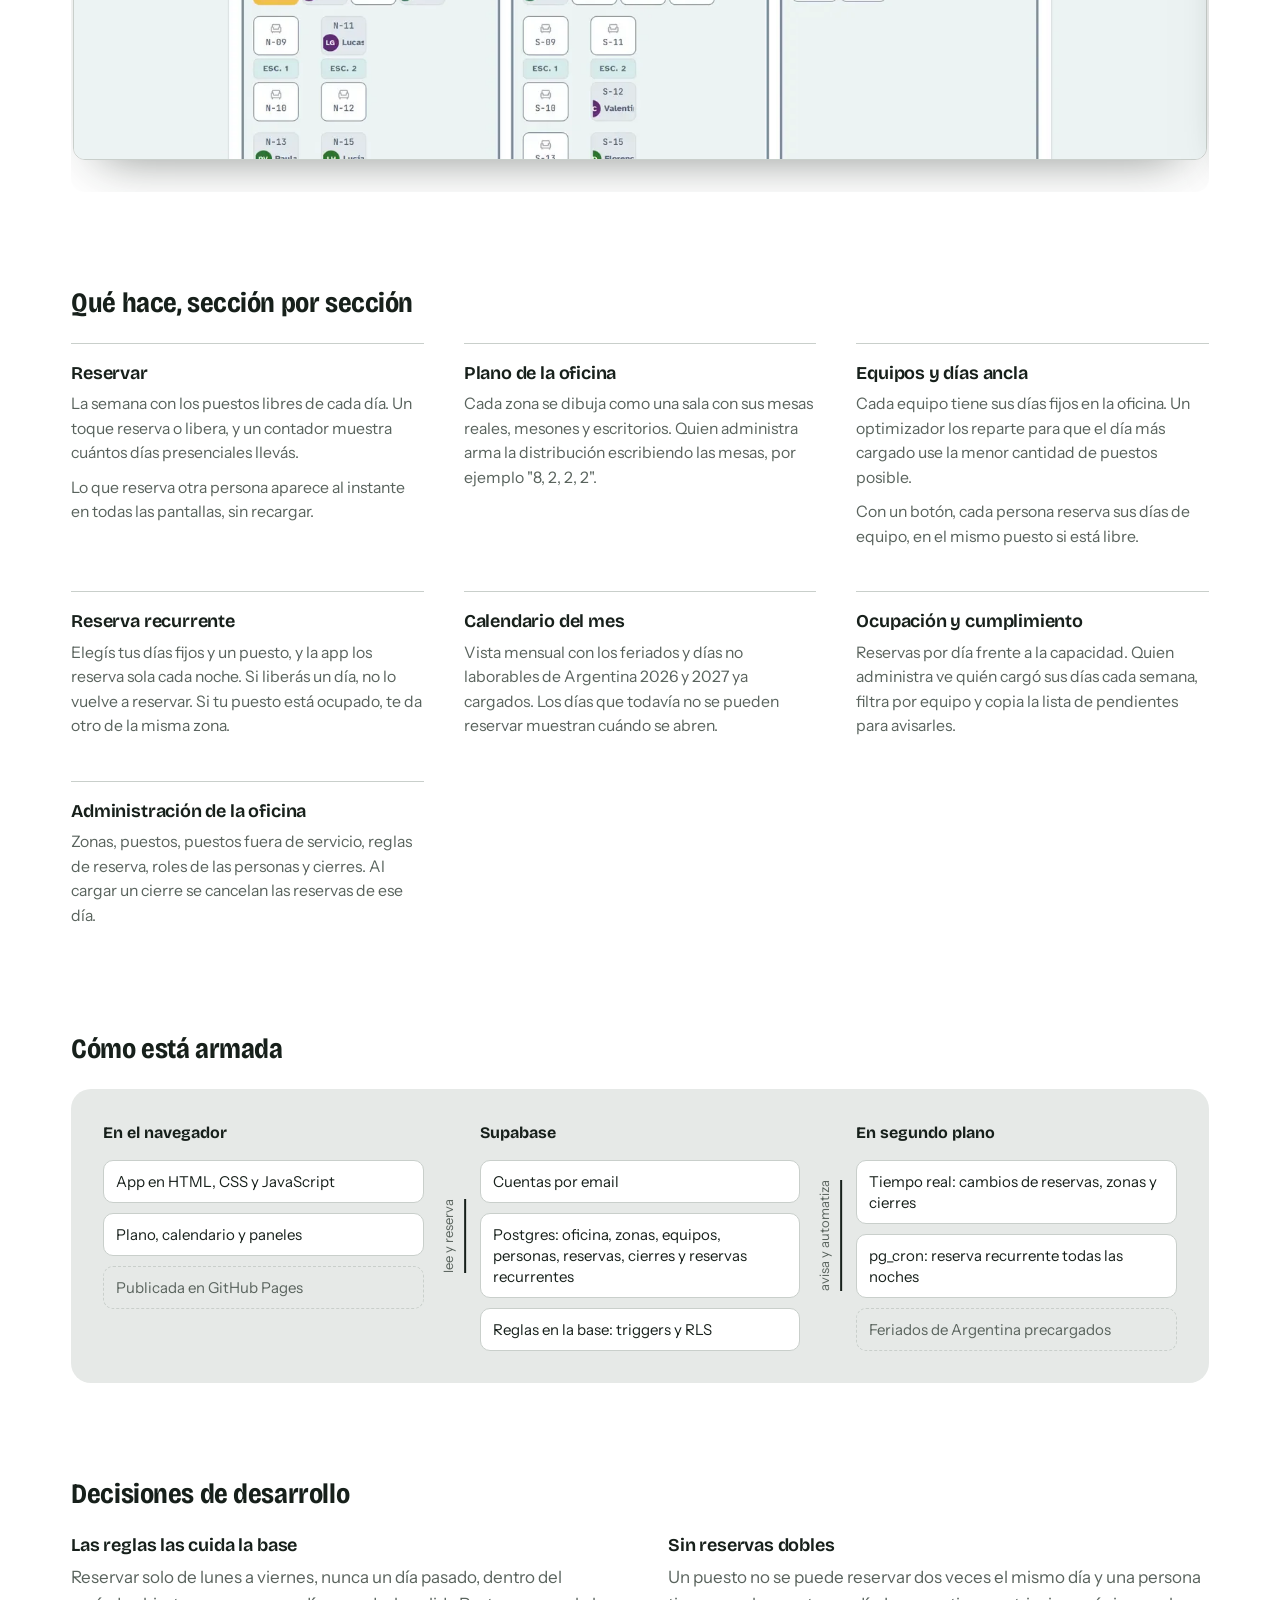
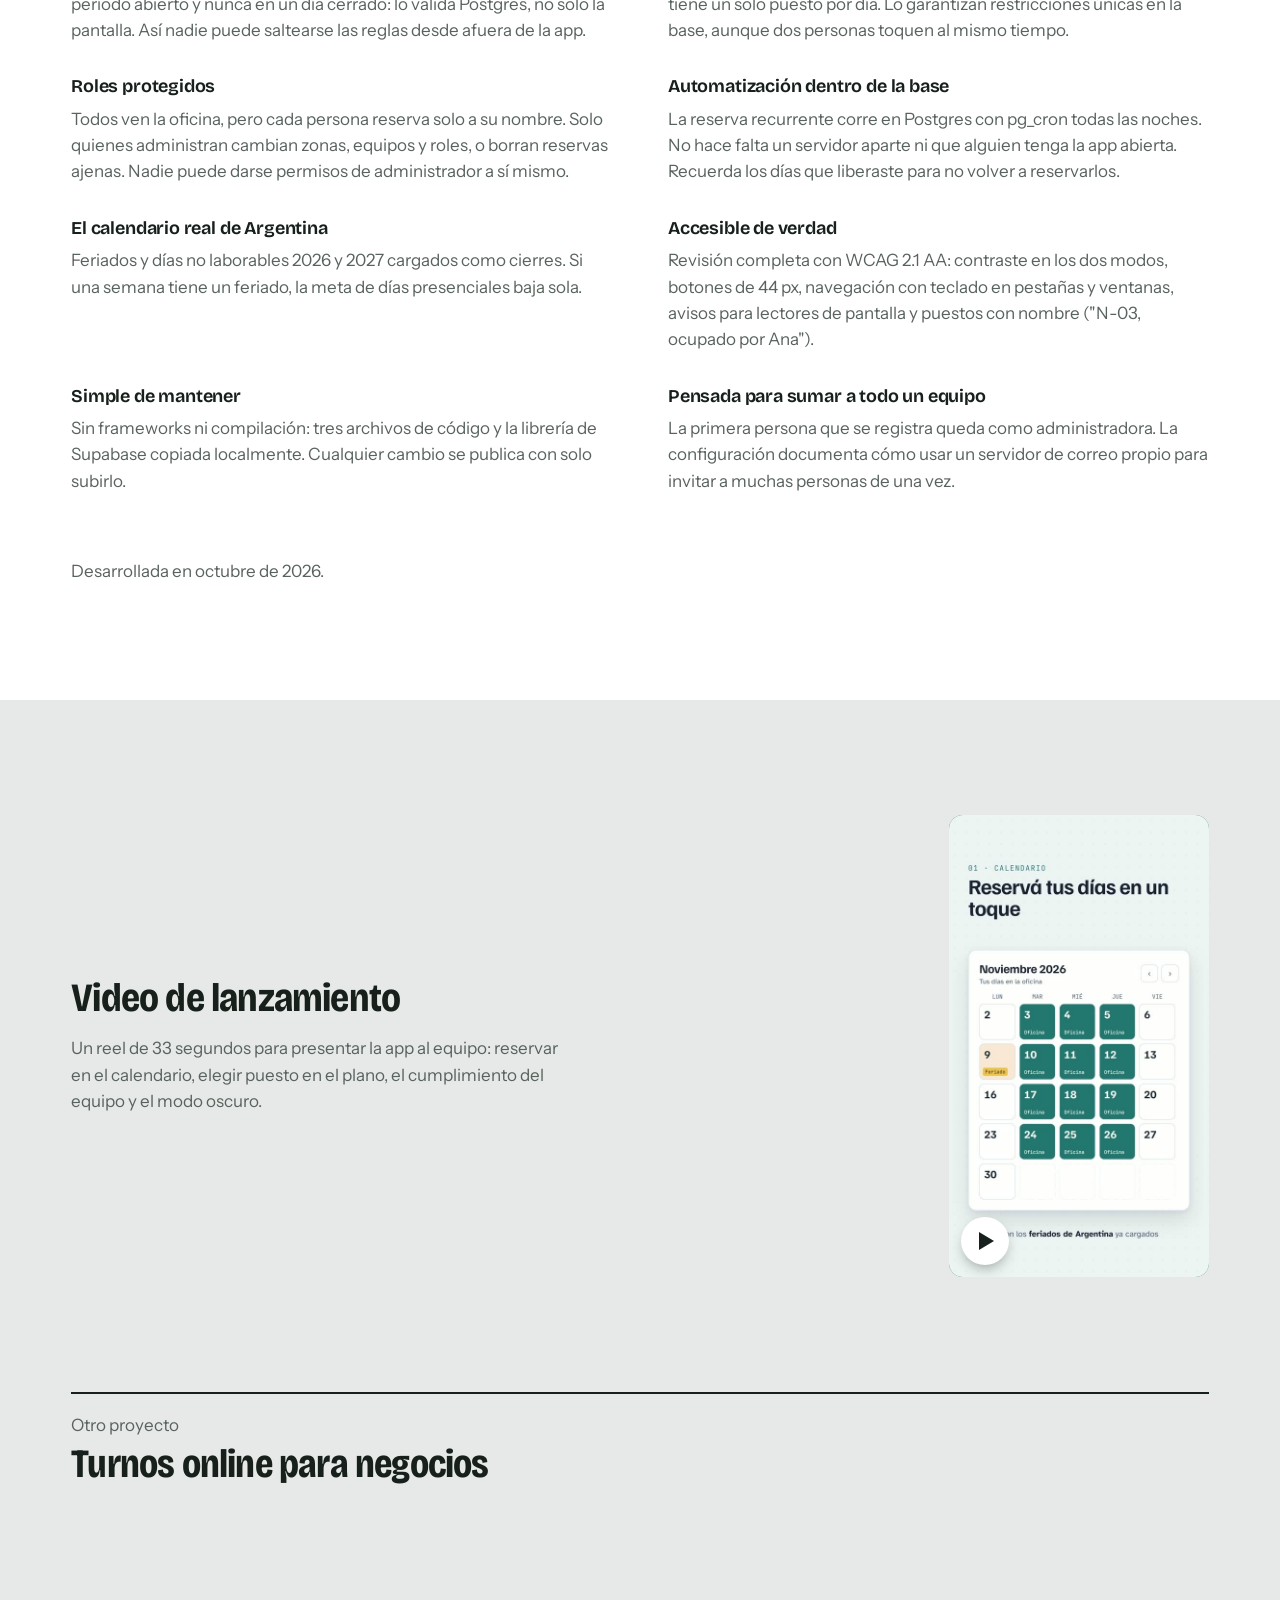
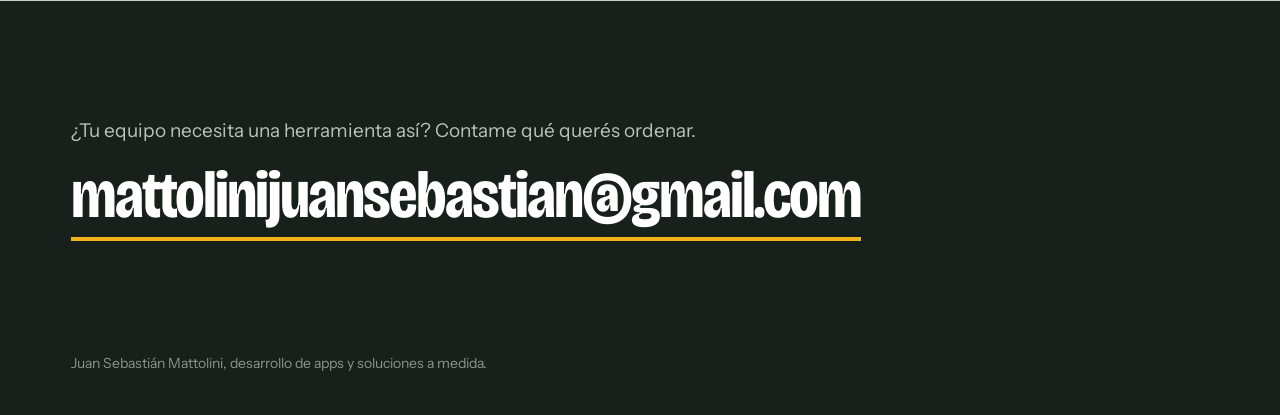
==== commit 8416af77: "Alterna: quitar el nombre YADcras Park y el detalle del esquema 3+2 Textos de la página y de la tarj" ====
--- a/alterna.html
+++ b/alterna.html
@@ -4,7 +4,7 @@
 <meta charset="utf-8">
 <meta name="viewport" content="width=device-width, initial-scale=1">
 <title>Alterna, Juan Mattolini</title>
-<meta name="description" content="Caso de desarrollo: Alterna, reserva de puestos de oficina para el esquema híbrido 3+2, con Supabase, tiempo real y reservas automáticas.">
+<meta name="description" content="Caso de desarrollo: Alterna, reserva de puestos de oficina para equipos híbridos, con Supabase, tiempo real y reservas automáticas.">
 <meta property="og:title" content="Alterna, caso de desarrollo">
 <meta property="og:image" content="posters/alterna.jpg">
 <link rel="preconnect" href="https://fonts.googleapis.com">
@@ -28,7 +28,7 @@
       <div class="case-intro">
         <div>
           <h1 class="case-title" id="alterna-titulo">Alterna</h1>
-          <p class="lead">Una herramienta interna para oficinas con esquema híbrido de 3 días presenciales y 2 en casa. Cada persona reserva su puesto en un plano de la oficina, los equipos coordinan sus días y quien administra ve quién cumplió. Dentro de la app se llama YADcras Park.</p>
+          <p class="lead">Una herramienta interna para oficinas con trabajo híbrido. Cada persona reserva su puesto en un plano de la oficina, los equipos coordinan sus días y quien administra ve quién cumplió.</p>
           <p class="private-note">Es de uso privado: la app y su código no son públicos.</p>
         </div>
         <dl class="facts">
@@ -84,12 +84,12 @@
         </article>
         <article>
           <h3>Equipos y días ancla</h3>
-          <p>Cada equipo tiene 3 días fijos en la oficina. Un optimizador los reparte para que el día más cargado use la menor cantidad de puestos posible.</p>
+          <p>Cada equipo tiene sus días fijos en la oficina. Un optimizador los reparte para que el día más cargado use la menor cantidad de puestos posible.</p>
           <p>Con un botón, cada persona reserva sus días de equipo, en el mismo puesto si está libre.</p>
         </article>
         <article>
           <h3>Reserva recurrente</h3>
-          <p>Elegís hasta 3 días fijos y un puesto, y la app los reserva sola cada noche. Si liberás un día, no lo vuelve a reservar. Si tu puesto está ocupado, te da otro de la misma zona.</p>
+          <p>Elegís tus días fijos y un puesto, y la app los reserva sola cada noche. Si liberás un día, no lo vuelve a reservar. Si tu puesto está ocupado, te da otro de la misma zona.</p>
         </article>
         <article>
           <h3>Calendario del mes</h3>
@@ -172,7 +172,7 @@
   <section class="wrap work solo" aria-labelledby="video-alterna">
     <div class="solo-text">
       <h2 id="video-alterna">Video de lanzamiento</h2>
-      <p>Un reel de 33 segundos para presentar la app al equipo: reservar en el calendario, elegir puesto en el plano, el esquema 3 + 2, el cumplimiento del equipo y el modo oscuro.</p>
+      <p>Un reel de 33 segundos para presentar la app al equipo: reservar en el calendario, elegir puesto en el plano, el cumplimiento del equipo y el modo oscuro.</p>
     </div>
     <div class="reel">
       <div class="frame" data-src="videos/alterna.mp4"><button class="play" type="button" aria-label="Ver el video de Alterna"><img src="posters/alterna.jpg" alt="" loading="lazy"><span></span></button></div>
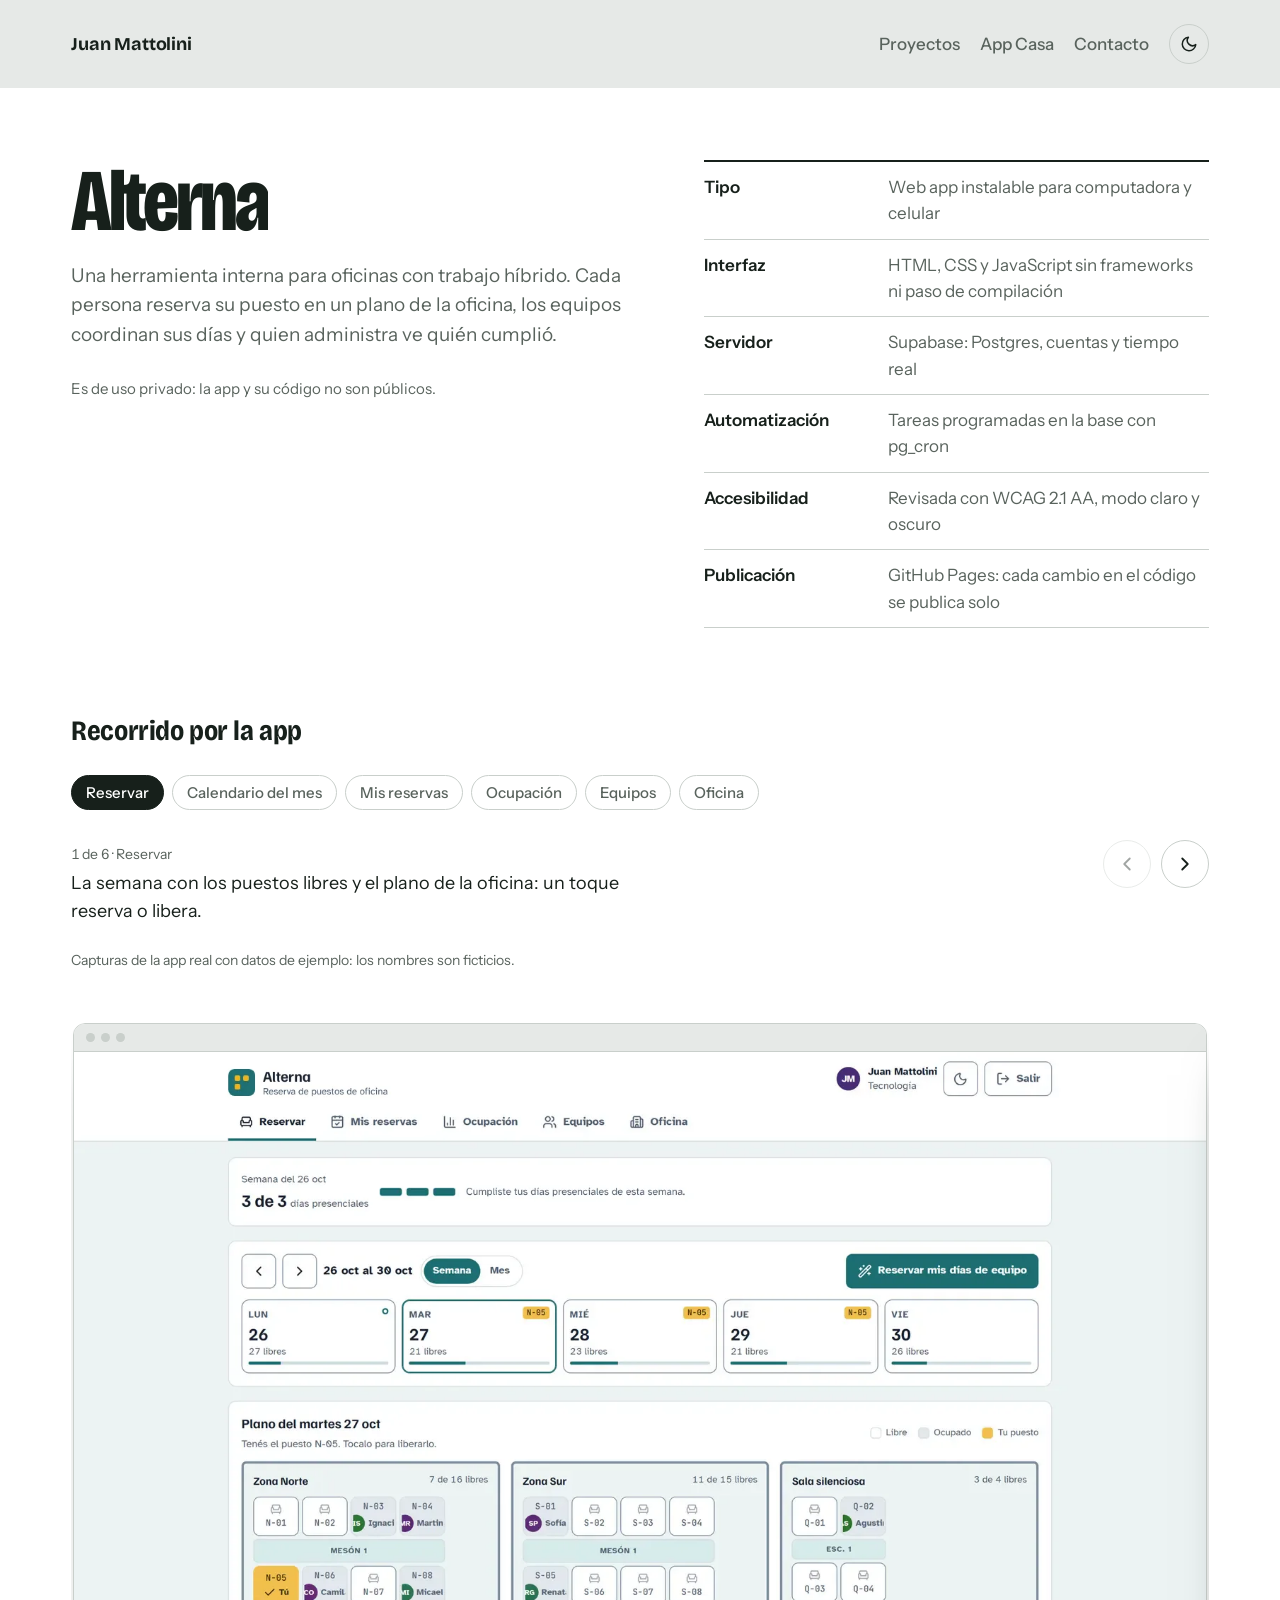
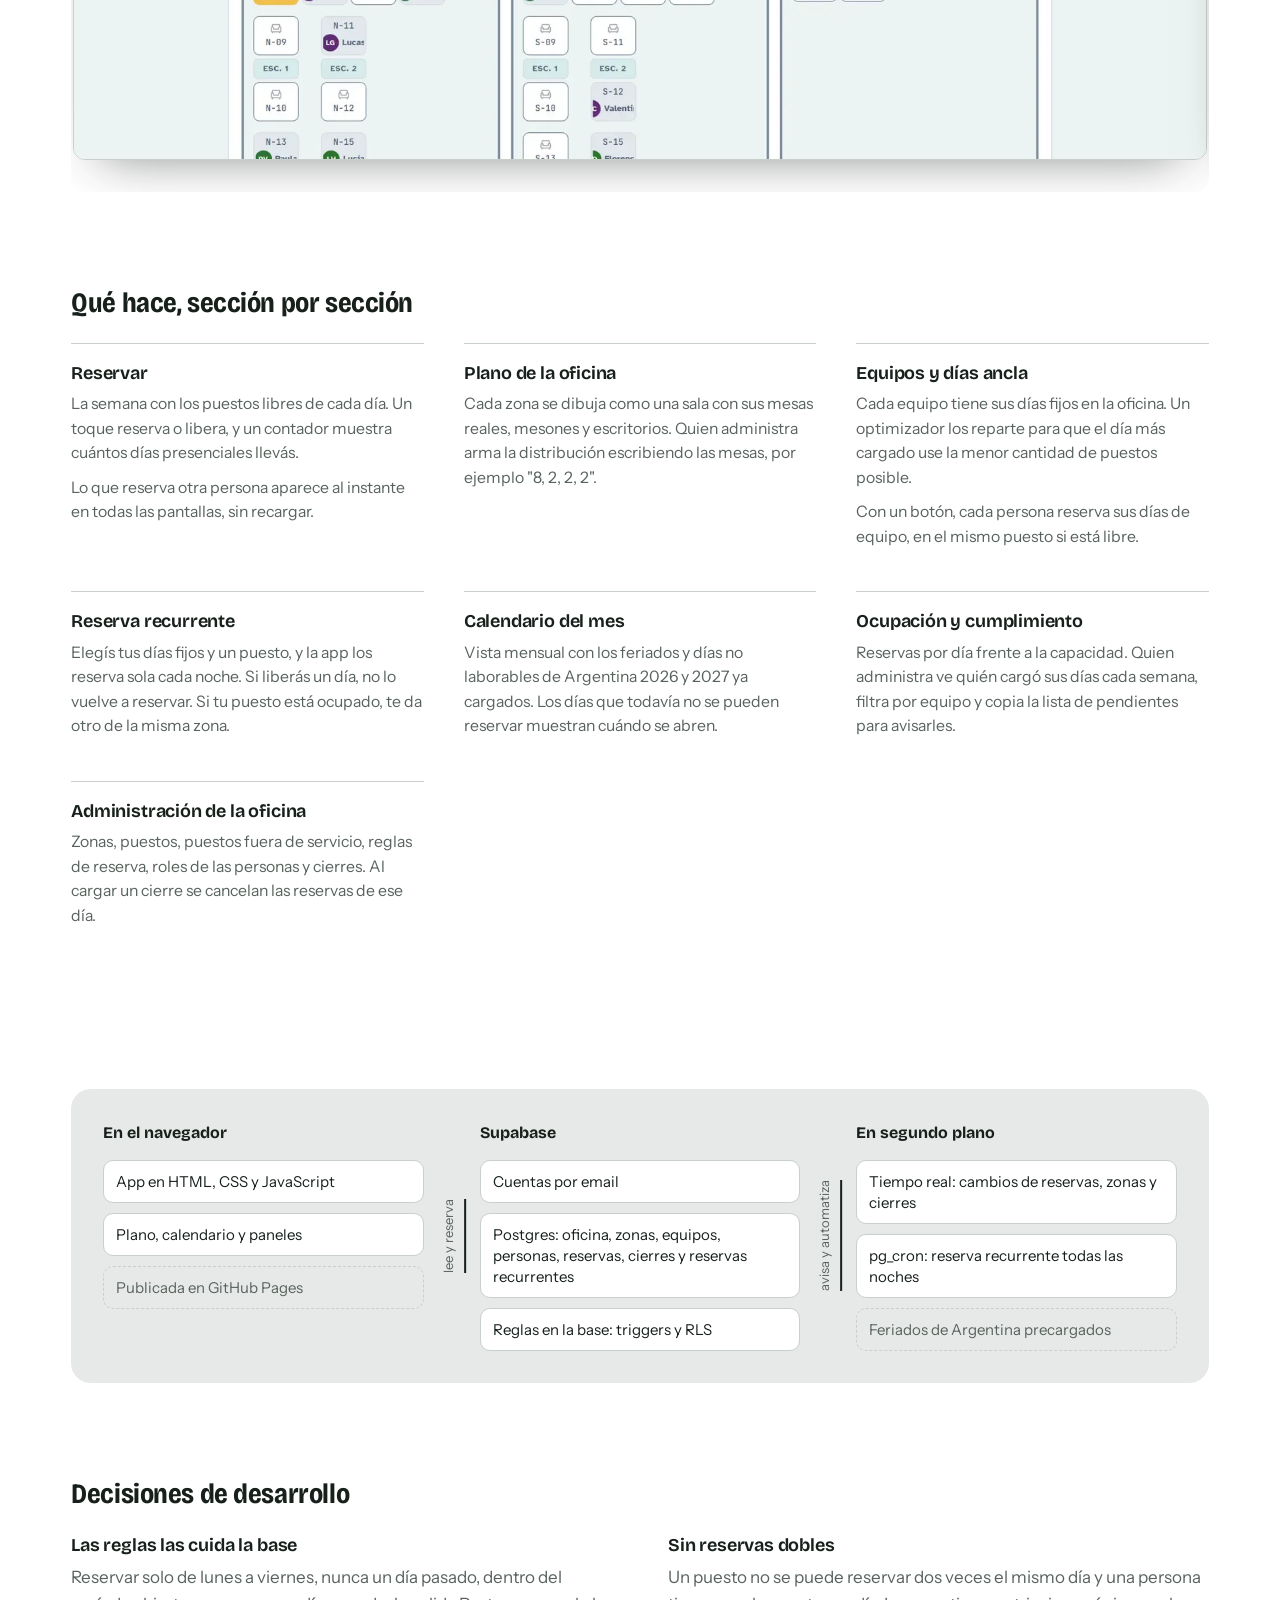
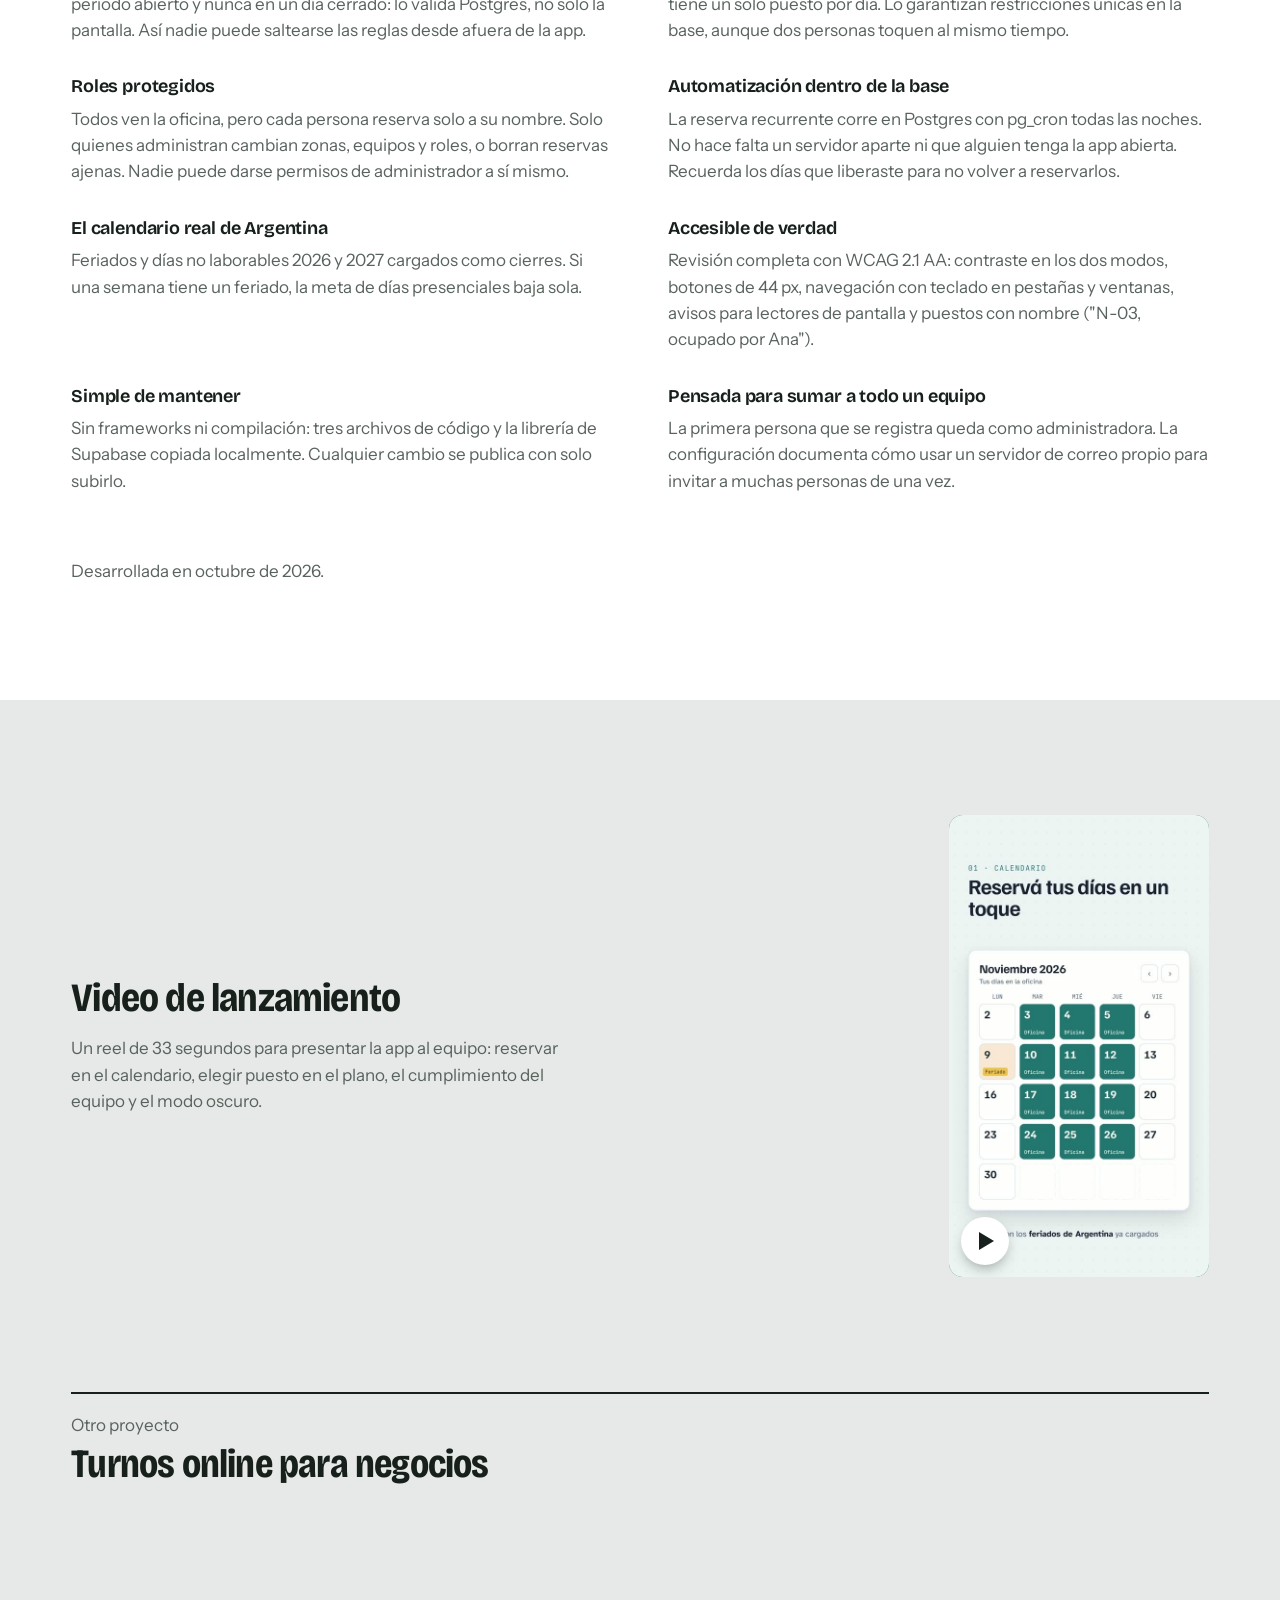
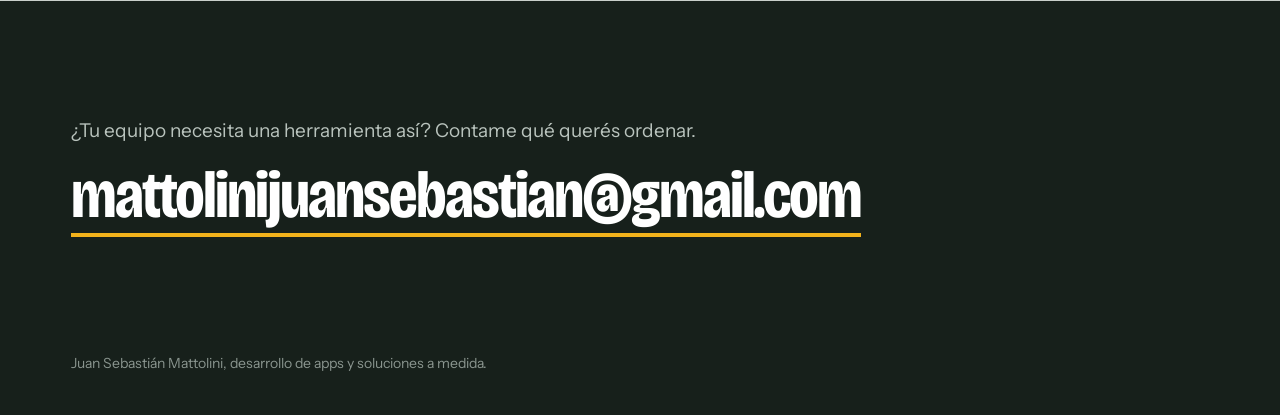
==== commit f9e2ba45: "Sumar animaciones a la web: entradas al hacer scroll, título por palabras y efectos al pasar el mous" ====
--- a/alterna.html
+++ b/alterna.html
@@ -175,7 +175,7 @@
       <p>Un reel de 33 segundos para presentar la app al equipo: reservar en el calendario, elegir puesto en el plano, el cumplimiento del equipo y el modo oscuro.</p>
     </div>
     <div class="reel">
-      <div class="frame" data-src="videos/alterna.mp4"><button class="play" type="button" aria-label="Ver el video de Alterna"><img src="posters/alterna.jpg" alt="" loading="lazy"><span></span></button></div>
+      <div class="frame" data-src="videos/alterna.mp4?v=2"><button class="play" type="button" aria-label="Ver el video de Alterna"><img src="posters/alterna.jpg" alt="" loading="lazy"><span></span></button></div>
     </div>
   </section>
 
@@ -208,5 +208,6 @@
   });
 </script>
 <script src="tour.js"></script>
+<script src="motion.js"></script>
 </body>
 </html>
--- a/styles.css
+++ b/styles.css
@@ -292,6 +292,8 @@
 .project:hover { background: var(--hover); }
 .project:hover .more { color: var(--ink); text-decoration-color: var(--ink); }
 .projects + .offer { border-top: 0; padding-top: 0; }
+.showreel { padding-bottom: clamp(56px, 8vw, 104px); }
+.showreel video { display: block; width: 100%; height: auto; border-radius: 20px; background: var(--deep); box-shadow: 0 30px 60px -30px var(--shadow); }
 
 /* Páginas de proyecto */
 .case-first { padding-top: clamp(40px, 6vw, 72px); }
@@ -467,3 +469,109 @@
   .tour-dots i { transition: none; }
 }
 
+
+/* Herramientas */
+.tools { padding-bottom: clamp(64px, 9vw, 120px); }
+.tool-list {
+  list-style: none; margin: 0; padding: 0;
+  display: grid; grid-template-columns: repeat(6, minmax(0, 1fr)); gap: 12px;
+}
+.tool {
+  display: flex; align-items: center; gap: 12px;
+  background: var(--surface); border: 1px solid var(--line); border-radius: 14px;
+  padding: 14px 16px; font-weight: 600; font-size: 0.9375rem; line-height: 1.2;
+}
+/* Logos oficiales de Simple Icons (CC0), pintados con el color de cada marca */
+.tool i {
+  flex: none; width: 28px; height: 28px; background: var(--c);
+  -webkit-mask: var(--logo) center / contain no-repeat; mask: var(--logo) center / contain no-repeat;
+}
+/* Marcas con poco contraste sobre el fondo de cada tema */
+.tool-github i, .tool-react i { --c: var(--ink) !important; }
+@media (prefers-color-scheme: dark) {
+  :root:not([data-theme="light"]) .tool-css i, :root:not([data-theme="light"]) .tool-pwa i { --c: var(--ink) !important; }
+  :root:not([data-theme="light"]) .tool-react i { --c: #61DAFB !important; }
+}
+:root[data-theme="dark"] .tool-css i, :root[data-theme="dark"] .tool-pwa i { --c: var(--ink) !important; }
+:root[data-theme="dark"] .tool-react i { --c: #61DAFB !important; }
+@media (max-width: 1000px) { .tool-list { grid-template-columns: repeat(4, minmax(0, 1fr)); } }
+@media (max-width: 720px) { .tool-list { grid-template-columns: repeat(2, minmax(0, 1fr)); } }
+
+/* Movimiento (motion.js agrega .motion solo si la persona no pidió menos movimiento) */
+@view-transition { navigation: auto; }
+@media (prefers-reduced-motion: no-preference) {
+  html { scroll-behavior: smooth; }
+  ::view-transition-old(root), ::view-transition-new(root) { animation-duration: 0.35s; }
+}
+@media (prefers-reduced-motion: reduce) {
+  @view-transition { navigation: none; }
+}
+
+/* Entradas al hacer scroll */
+.motion .rv {
+  opacity: 0; translate: 0 28px;
+  transition: opacity 0.7s cubic-bezier(0.22, 1, 0.36, 1) var(--d, 0ms), translate 0.8s cubic-bezier(0.22, 1, 0.36, 1) var(--d, 0ms);
+}
+.motion .rv.in { opacity: 1; translate: 0 0; }
+.motion .showreel video.rv { translate: none; scale: 0.94; transition: opacity 0.8s ease, scale 1.1s cubic-bezier(0.22, 1, 0.36, 1); }
+.motion .showreel video.rv.in { scale: 1; }
+.motion .tool-list .rv { translate: 0 16px; scale: 0.92; transition-property: opacity, translate, scale; }
+.motion .tool-list .rv.in { scale: 1; }
+
+/* Título por palabras */
+.motion .word { display: inline-block; overflow: hidden; vertical-align: top; padding-bottom: 0.08em; margin-bottom: -0.08em; }
+.motion .word > span { display: inline-block; animation: palabra-sube 0.9s cubic-bezier(0.22, 1, 0.36, 1) var(--d, 0ms) both; }
+@keyframes palabra-sube { from { transform: translateY(105%); } to { transform: translateY(0); } }
+
+/* Barra de progreso de lectura */
+.progress {
+  position: fixed; inset: 0 0 auto; height: 3px; z-index: 50; pointer-events: none;
+  background: var(--mark); transform: scaleX(0); transform-origin: 0 50%;
+}
+
+/* Portada: teléfonos que siguen al mouse */
+.motion .phones { transition: transform 0.6s cubic-bezier(0.22, 1, 0.36, 1); will-change: transform; }
+
+/* Botones */
+.motion .btn { transition: background 0.2s, transform 0.25s cubic-bezier(0.22, 1, 0.36, 1), box-shadow 0.25s; }
+.motion .btn:hover { transform: translateY(-2px); box-shadow: 0 12px 24px -12px var(--shadow); }
+.motion .btn:active { transform: translateY(0) scale(0.98); }
+.motion .theme-btn { transition: background 0.2s, transform 0.4s cubic-bezier(0.22, 1, 0.36, 1); }
+.motion .theme-btn:hover { transform: rotate(-20deg); }
+
+/* Tarjetas de proyecto */
+.motion .project { transition: background 0.3s, transform 0.4s cubic-bezier(0.22, 1, 0.36, 1), box-shadow 0.4s; }
+.motion .project:hover { transform: translateY(-6px); box-shadow: 0 28px 50px -30px var(--shadow); }
+.motion .project-media { transition: background 0.3s; }
+.motion .project-media .device-phone, .motion .project-media .device-browser { transition: transform 0.6s cubic-bezier(0.22, 1, 0.36, 1); }
+.motion .project:hover .media-phones .device-phone:first-child { transform: translateY(-10px) rotate(-2deg); }
+.motion .project:hover .media-phones .device-phone:nth-child(2) { transform: translateY(-18px) rotate(2deg); }
+.motion .project:hover .media-browser .device-browser { transform: translateY(-8px) scale(1.02); }
+.motion .more { transition: color 0.2s, text-underline-offset 0.3s; }
+.motion .project:hover .more { text-underline-offset: 7px; }
+
+/* Herramientas */
+.motion .tool { transition: transform 0.35s cubic-bezier(0.22, 1, 0.36, 1), border-color 0.25s, box-shadow 0.35s; }
+.motion .tool i { transition: transform 0.45s cubic-bezier(0.34, 1.56, 0.64, 1); }
+.motion .tool:hover { transform: translateY(-4px); border-color: var(--muted); box-shadow: 0 16px 30px -22px var(--shadow); }
+.motion .tool:hover i { transform: scale(1.15) rotate(-8deg); }
+
+/* Cómo trabajo: la línea de cada paso se dibuja al entrar */
+.motion .steps li.rv { border-top-color: transparent; position: relative; }
+.motion .steps li.rv::after {
+  content: ""; position: absolute; left: 0; right: 0; top: -2px; height: 2px; background: var(--ink);
+  transform: scaleX(0); transform-origin: 0 50%; transition: transform 0.9s cubic-bezier(0.22, 1, 0.36, 1) calc(var(--d, 0ms) + 150ms);
+}
+.motion .steps li.rv.in::after { transform: scaleX(1); }
+
+/* Qué puedo resolver */
+.motion .offer li b { transition: translate 0.3s cubic-bezier(0.22, 1, 0.36, 1); }
+.motion .offer li:hover b { translate: 6px 0; }
+
+/* Contacto: el subrayado del correo se dibuja al entrar */
+.motion .contact a.mail { border-bottom-color: transparent; background: linear-gradient(var(--mark), var(--mark)) 0 100% / 0 4px no-repeat; transition: color 0.2s, background-size 1s cubic-bezier(0.22, 1, 0.36, 1) 0.3s, opacity 0.7s, translate 0.8s cubic-bezier(0.22, 1, 0.36, 1); }
+.motion .contact a.mail.in { background-size: 100% 4px; }
+
+/* Otro proyecto */
+.motion .next b { display: inline-block; transition: translate 0.35s cubic-bezier(0.22, 1, 0.36, 1); }
+.motion .next a:hover b { translate: 8px 0; }
